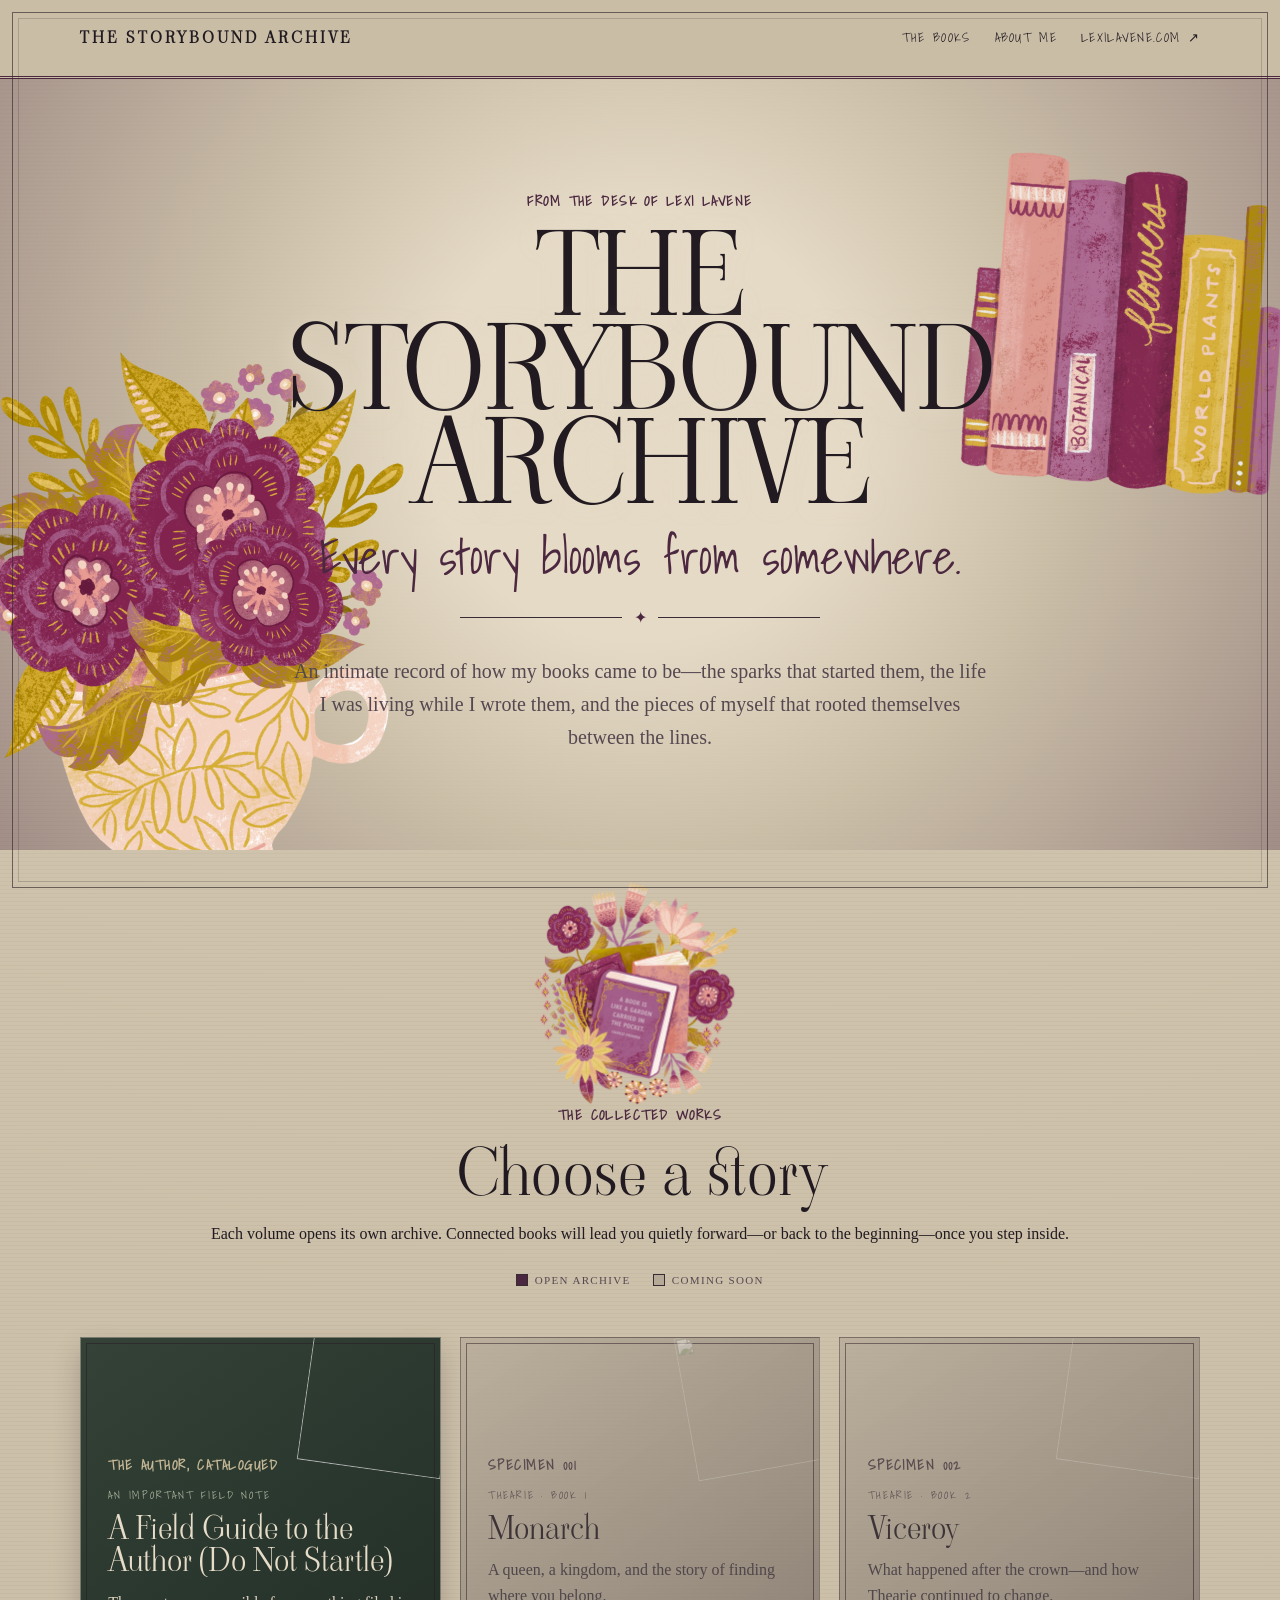
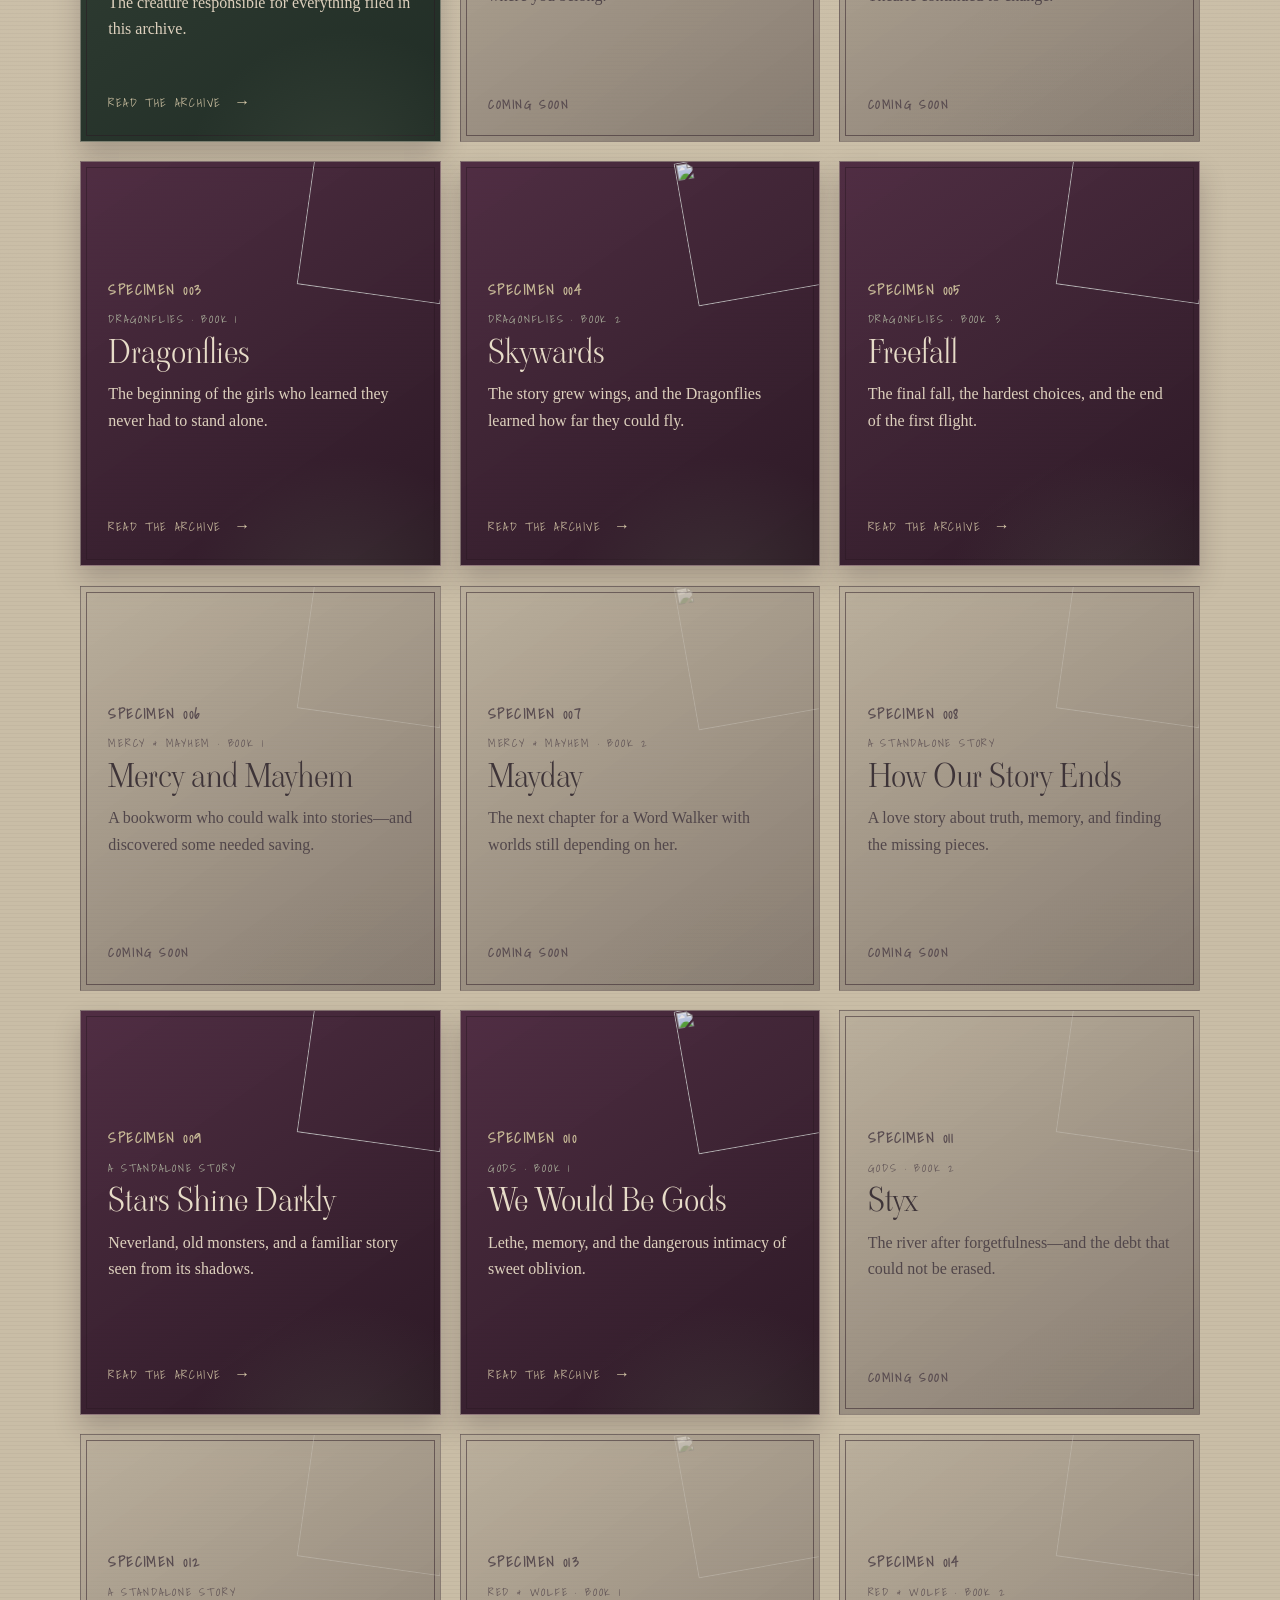
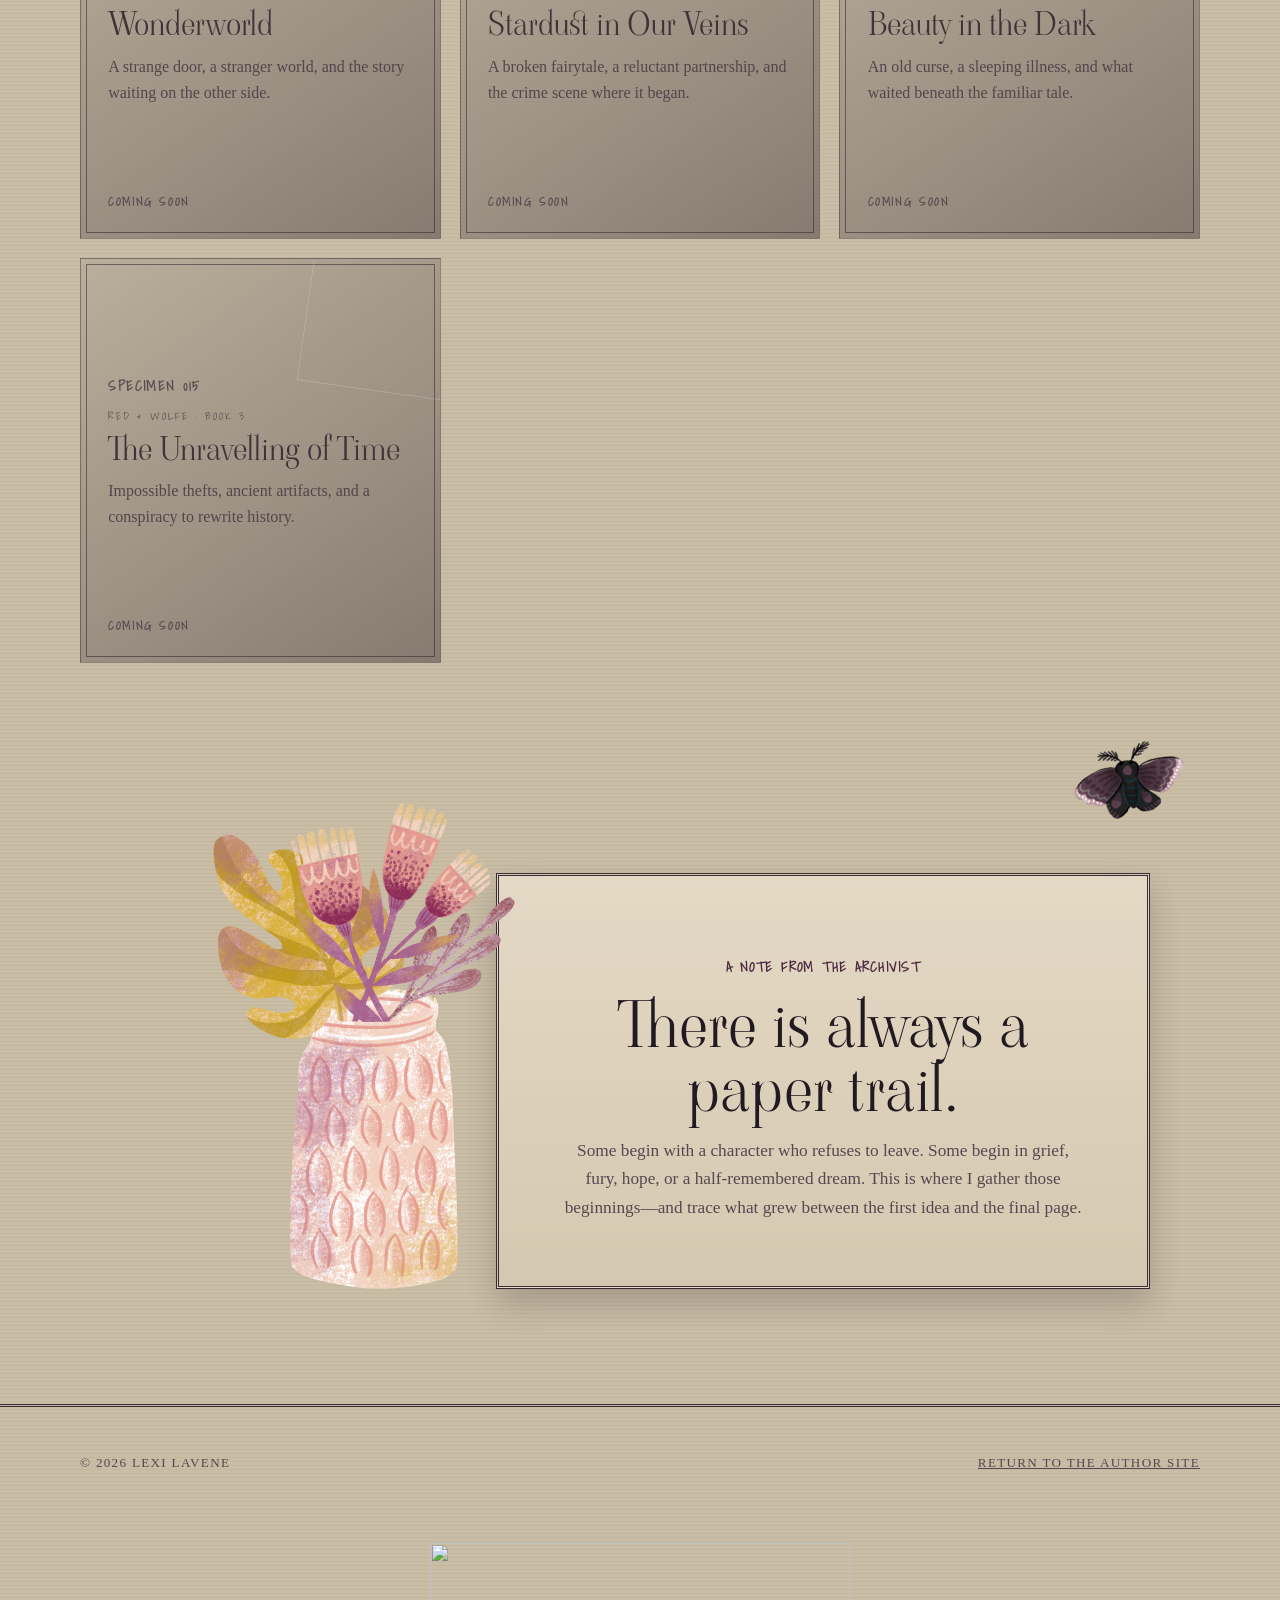
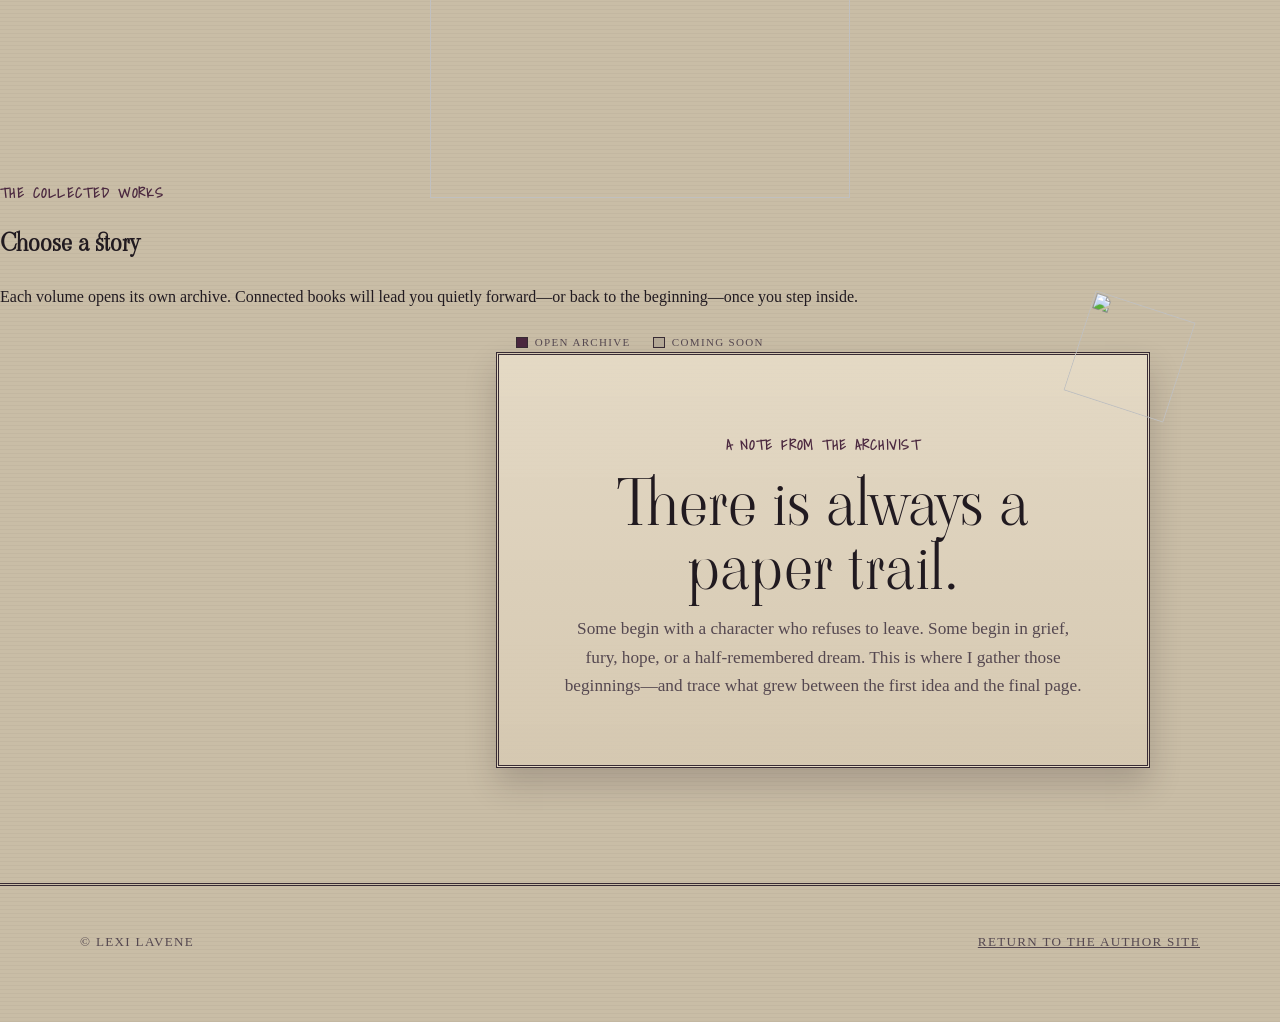
==== blog/index.html @ 3aa03fdc "Update index.html" ====
<!doctype html>
<html lang="en">
<head>
  <meta charset="utf-8">
  <meta name="viewport" content="width=device-width, initial-scale=1">

  <title>The Storybound Archive | Lexi Lavene</title>

  <meta
    name="description"
    content="The stories behind the stories by Lexi Lavene."
  >

  <link rel="stylesheet" href="blog.css">
</head>

<body>

  <header class="site-header">
    <nav class="shell nav" aria-label="Main navigation">

      <a class="wordmark" href="/blog/">
        The Storybound Archive
      </a>

      <div class="nav-links">
        <a href="#books">The Books</a>
        <a href="/blogposts/aboutme.html">About Me</a>
        <a href="/">LexiLavene.com ↗</a>
      </div>

    </nav>
  </header>

  <main>

    <section class="masthead blooming-hero">

      <img
        class="hero-bloom"
        src="assets/flower-cup.png"
        alt="A hand-drawn teacup overflowing with plum and gold flowers"
      >

      <div class="shell hero-copy">

        <p class="eyebrow">
          From the desk of Lexi Lavene
        </p>

        <h1>
          The Storybound<br>Archive
        </h1>

        <p class="deck">
          Every story blooms from somewhere.
        </p>

        <div class="ornamental-rule" aria-hidden="true">
          <span>✦</span>
        </div>

        <p class="intro">
          An intimate record of how my books came to be—the sparks that
          started them, the life I was living while I wrote them, and the
          pieces of myself that rooted themselves between the lines.
        </p>

      </div>

      <img
        class="hero-books"
        src="assets/book-stack.png"
        alt=""
        aria-hidden="true"
      >

    </section>

    <section id="books" class="book-archive shell">

      <div class="section-heading">

        <img
          class="heading-books"
          src="assets/garden-book.png"
          alt=""
          aria-hidden="true"
        >

        <p class="eyebrow">
          The collected works
        </p>

        <h2>Choose a story</h2>

        <p>
          Each volume opens its own archive. Connected books will lead you
          quietly forward—or back to the beginning—once you step inside.
        </p>

        <div class="archive-key" aria-label="Archive status key">

          <span>
            <i class="key-open"></i>
            Open archive
          </span>

          <span>
            <i class="key-soon"></i>
            Coming soon
          </span>

        </div>

      </div>

      <div id="book-grid" class="book-grid"></div>

    </section>

    <section class="archive-note shell">

      <img
        class="note-flowers"
        src="assets/flower-jar.png"
        alt=""
        aria-hidden="true"
      >

      <img
        class="note-moth"
        src="assets/gothic-moth.png"
        alt=""
        aria-hidden="true"
      >

      <div class="note-inner">

        <p class="eyebrow">
          A note from the archivist
        </p>

        <h2>
          There is always a paper trail.
        </h2>

        <p>
          Some begin with a character who refuses to leave. Some begin in
          grief, fury, hope, or a half-remembered dream. This is where I
          gather those beginnings—and trace what grew between the first
          idea and the final page.
        </p>

      </div>

    </section>

  </main>

  <footer>
    <div class="shell footer-inner">

      <p>
        © <span id="year"></span> Lexi Lavene
      </p>

      <a href="/">
        Return to the author site
      </a>

    </div>
  </footer>

  <script src="books.js"></script>

</body>
</html>        <img class="heading-books" src="assets/blooming/garden-book.png" alt="" aria-hidden="true">
        <p class="eyebrow">The collected works</p>
        <h2>Choose a story</h2>
        <p>Each volume opens its own archive. Connected books will lead you quietly forward—or back to the beginning—once you step inside.</p>
        <div class="archive-key" aria-label="Archive status key">
          <span><i class="key-open"></i>Open archive</span>
          <span><i class="key-soon"></i>Coming soon</span>
        </div>
      </div>
      <div id="book-grid" class="book-grid"></div>
    </section>

    <section class="archive-note shell">
      <img class="note-flowers" src="assets/blooming/flower-jar.png" alt="" aria-hidden="true">
      <img class="note-moth" src="assets/blooming/gothic-moth.png" alt="" aria-hidden="true">
      <div class="note-inner">
        <p class="eyebrow">A note from the archivist</p>
        <h2>There is always a paper trail.</h2>
        <p>Some begin with a character who refuses to leave. Some begin in grief, fury, hope, or a half-remembered dream. This is where I gather those beginnings—and trace what grew between the first idea and the final page.</p>
      </div>
    </section>
  </main>

  <footer><div class="shell footer-inner"><p>© <span id="year"></span> Lexi Lavene</p><a href="/">Return to the author site</a></div></footer>
  <script src="books.js"></script>
</body>
</html>
---- blog/blog.css ----
@font-face{font-family:"Viaoda Libre";src:url("assets/fonts/ViaodaLibre-Regular.ttf") format("truetype");font-display:swap}
@font-face{font-family:"Shadows Into Light";src:url("assets/fonts/ShadowsIntoLight-Regular.ttf") format("truetype");font-display:swap}
@font-face{font-family:"Viaoda Libre";src:url("/fonts/ViaodaLibre-Regular.ttf") format("truetype");font-display:swap}
@font-face{font-family:"Shadows Into Light";src:url("/fonts/ShadowsIntoLight-Regular.ttf") format("truetype");font-display:swap}
@font-face{font-family:"Square Peg";src:url("/fonts/SquarePeg-Regular.ttf") format("truetype");font-display:swap}
@font-face{font-family:"Just Another Hand";src:url("/fonts/JustAnotherHand-Regular.ttf") format("truetype");font-display:swap}
:root{--paper:#efe4cf;--light:#f8f1e5;--ink:#1d1819;--soft:#5a4b50;--plum:#4a273f;--dark:#301927;--rule:#33292c;--shadow:rgba(53,40,43,.13)}
*{box-sizing:border-box}html{scroll-behavior:smooth}body{margin:0;color:var(--ink);font-family:Georgia,"Times New Roman",serif;line-height:1.65;background:linear-gradient(rgba(255,255,255,.2),rgba(255,255,255,.04)),repeating-linear-gradient(0deg,rgba(55,38,30,.025) 0 1px,transparent 1px 4px),var(--paper)}
body:before,body:after{content:"";position:fixed;pointer-events:none;z-index:100}body:before{inset:12px;border:1px solid rgba(51,41,44,.65)}body:after{inset:18px;border:1px solid rgba(51,41,44,.2)}
a{color:inherit}.shell{width:min(1120px,calc(100% - 3rem));margin-inline:auto}.site-header{border-bottom:3px double var(--rule);background:rgba(239,228,207,.96)}.nav{min-height:76px;display:flex;align-items:center;justify-content:space-between;gap:2rem}.wordmark{text-decoration:none;text-transform:uppercase;letter-spacing:.18em;font-size:1.03rem;font-weight:700}.nav-links{display:flex;gap:1.5rem;align-items:center;font-size:.75rem;text-transform:uppercase;letter-spacing:.13em}.nav-links a{text-decoration:none;padding:.3rem 0;border-bottom:1px solid transparent}.nav-links a:hover{color:var(--plum);border-color:var(--plum)}
.masthead{text-align:center;padding:clamp(4.5rem,10vw,8rem) 0 clamp(3.7rem,7vw,6rem)}.eyebrow,.entry-meta,.ledger-label,.card-number{color:var(--plum);text-transform:uppercase;letter-spacing:.18em;font-size:.72rem;font-weight:700}
h1,h2,h3{font-family:"Viaoda Libre",Georgia,serif}h1{margin:0;font-size:clamp(3.5rem,9vw,7.5rem);line-height:.82;text-transform:uppercase;letter-spacing:-.025em;font-weight:500}.deck{margin:1.35rem 0 0;color:var(--plum);font-family:"Shadows Into Light",cursive;font-size:clamp(1.45rem,3vw,2.1rem)}.ornamental-rule{display:flex;align-items:center;gap:.7rem;width:min(360px,75%);margin:1.5rem auto;color:var(--plum)}.ornamental-rule:before,.ornamental-rule:after{content:"";height:1px;background:var(--rule);flex:1}.intro{max-width:700px;margin:0 auto;color:var(--soft);font-size:clamp(1.05rem,2vw,1.25rem)}
h1,h2,h3,.wordmark{font-family:"Viaoda Libre",Georgia,serif}.deck{font-family:"Square Peg","Shadows Into Light",cursive;font-style:normal;font-size:clamp(2rem,4vw,3rem);line-height:1}.eyebrow,.entry-meta,.ledger-label,.card-number,.book-series,.open-label,.nav-links{font-family:"Shadows Into Light",cursive;letter-spacing:.1em}.eyebrow,.entry-meta,.ledger-label,.card-number{font-size:.9rem}.book-series,.open-label,.nav-links{font-size:.82rem}.article-intro,blockquote{font-family:"Shadows Into Light",cursive}.article-intro{font-size:1.55rem;line-height:1.35}
.featured-wrap{margin-bottom:clamp(4rem,8vw,7rem)}.ledger-label{width:max-content;margin:0 auto -1px;position:relative;z-index:2;padding:.65rem 1.2rem;color:var(--light);background:var(--plum);border:1px solid var(--dark)}.featured-entry{position:relative;display:grid;grid-template-columns:1.2fr .8fr;gap:clamp(2rem,5vw,4rem);padding:clamp(2rem,5vw,4rem);border:3px double var(--rule);background:rgba(248,241,229,.62);box-shadow:0 16px 30px var(--shadow)}.entry-number{position:absolute;top:1.25rem;right:1.5rem;font-style:italic;color:var(--soft)}.featured-entry h2,.section-heading h2,.note-inner h2{margin:.4rem 0 1rem;font-size:clamp(2.2rem,5vw,4.3rem);line-height:1;font-weight:500}.entry-excerpt{color:var(--soft);font-size:1.1rem}.read-link{display:inline-flex;gap:.6rem;align-items:center;margin-top:.65rem;color:var(--plum);font-size:.78rem;font-weight:700;text-transform:uppercase;letter-spacing:.12em;text-underline-offset:5px}blockquote{margin:0;align-self:center;padding:1.5rem 0 1.5rem 2rem;border-left:1px solid var(--rule);font-style:italic;font-size:clamp(1.3rem,2.6vw,2rem);line-height:1.35;color:var(--plum)}blockquote span{display:block;height:2rem;font-size:4rem;line-height:1}
.entries-section{padding:0 0 clamp(4rem,8vw,7rem)}.section-heading{text-align:center;margin-bottom:2rem}.entry-grid{display:grid;grid-template-columns:repeat(3,1fr);gap:1.1rem}.entry-card{display:flex;flex-direction:column;min-height:330px;padding:2rem 1.6rem;border:1px solid var(--rule);outline:1px solid rgba(51,41,44,.2);outline-offset:4px;background:rgba(248,241,229,.55)}.card-number{margin-bottom:1.8rem}.entry-card h3{margin:.4rem 0 .8rem;font-size:1.7rem;line-height:1.1;font-weight:500}.entry-card>p:not(.entry-meta){color:var(--soft)}.entry-card .read-link{margin-top:auto}
.archive-note{padding-bottom:clamp(5rem,9vw,8rem)}.note-inner{max-width:800px;margin:auto;padding:clamp(2rem,5vw,4rem);text-align:center;border:3px double var(--rule);background:var(--light)}.note-inner p:last-child{max-width:650px;margin:0 auto;color:var(--soft);font-size:1.08rem}footer{border-top:3px double var(--rule);padding:2rem 0 3.5rem}.footer-inner{display:flex;justify-content:space-between;align-items:center;gap:1rem;color:var(--soft);font-size:.82rem;text-transform:uppercase;letter-spacing:.1em}
.article-shell{width:min(760px,calc(100% - 3rem));margin:0 auto;padding:clamp(4rem,9vw,7rem) 0}.article-shell h1{font-size:clamp(2.7rem,7vw,5.5rem);text-align:center}.center{text-align:center}.article-intro{text-align:center;color:var(--soft);font-size:1.2rem;margin:1.5rem auto 3rem}.article-body{font-size:1.12rem}.article-body p{margin:0 0 1.35rem}.article-body p:first-child:first-letter{float:left;font-size:4.2rem;line-height:.8;padding:.14em .12em 0 0;color:var(--plum)}.back-link{display:flex;justify-content:center;margin-top:3rem}
@media(max-width:800px){.nav{align-items:flex-start;flex-direction:column;padding:1rem 0}.nav-links{flex-wrap:wrap;gap:.8rem 1rem}.featured-entry{grid-template-columns:1fr}.entry-grid{grid-template-columns:1fr}.entry-card{min-height:0}blockquote{border-left:0;border-top:1px solid var(--rule);padding:2rem 0 0}.footer-inner{flex-direction:column;text-align:center}}@media(max-width:520px){body:before{inset:6px}body:after{inset:10px}.shell,.article-shell{width:min(100% - 2rem,1120px)}.wordmark{font-size:.9rem}.featured-entry{padding:2rem 1.4rem}.entry-number{display:none}}

/* Blooming archive */
:root{--paper:#c9bda6;--light:#e7dcc8;--ink:#211a20;--soft:#554850;--plum:#4b283f;--dark:#281622;--moss:#344237;--sage:#65705d;--rule:#382b34}
body{background:radial-gradient(circle at 50% -10%,rgba(231,220,200,.4),transparent 42%),repeating-linear-gradient(0deg,rgba(28,18,24,.035) 0 1px,transparent 1px 4px),var(--paper)}
.site-header{background:rgba(201,189,166,.96);border-color:var(--plum)}
.hero-copy{position:relative;z-index:2;text-align:center}.book-archive{padding:1rem 0 7rem}.section-heading>p:last-child{max-width:650px;margin:.8rem auto 0;color:var(--soft)}
.book-grid{display:grid;grid-template-columns:repeat(3,1fr);gap:1.2rem}.book-card{position:relative;display:flex;flex-direction:column;min-height:345px;padding:2rem 1.7rem 1.7rem;text-decoration:none;border:1px solid rgba(231,220,200,.42);outline:1px solid rgba(42,25,35,.5);outline-offset:-7px;background:linear-gradient(145deg,rgba(75,40,63,.96),rgba(40,22,34,.98));color:var(--light);box-shadow:0 14px 25px rgba(37,24,31,.22);overflow:hidden;transition:transform .18s ease,box-shadow .18s ease,background .18s ease}.book-card:after{content:"";position:absolute;inset:auto -20% -45% 25%;height:75%;background:radial-gradient(ellipse,rgba(101,112,93,.22),transparent 65%);transform:rotate(-12deg);pointer-events:none}.book-card:hover,.book-card:focus-visible{transform:translateY(-5px);box-shadow:0 20px 34px rgba(37,24,31,.34);background:linear-gradient(145deg,#59324b,#2c1926)}.book-card:focus-visible{outline:3px solid var(--light);outline-offset:3px}.pressed-flower{position:absolute;right:1.15rem;top:.75rem;font-size:3.4rem;line-height:1;color:#9aa48c;opacity:.6;transform:rotate(-18deg)}.book-card .card-number{color:#c6b896;margin-bottom:2.2rem}.book-series{font-size:.7rem;text-transform:uppercase;letter-spacing:.16em;color:#b7c0a8}.book-card h3{margin:.45rem 0 .8rem;font-size:clamp(1.55rem,2.5vw,2.1rem);line-height:1.02;font-weight:500}.book-card p{color:#ddd0bd;margin:0 0 1.6rem}.open-label{margin-top:auto;position:relative;z-index:2;font-size:.72rem;text-transform:uppercase;letter-spacing:.14em;color:#d8caaa}.open-label b{font-size:1rem;margin-left:.35rem}.note-inner{background:linear-gradient(rgba(231,220,200,.9),rgba(214,201,178,.92));box-shadow:0 16px 30px rgba(37,24,31,.2)}.series-path{margin:3rem 0 1rem;padding:1.5rem;border:3px double var(--rule);background:rgba(231,220,200,.45)}.series-path>p{text-align:center}.series-path>div{display:grid;grid-template-columns:repeat(3,1fr);gap:.7rem}.series-path a{display:flex;flex-direction:column;padding:1rem;text-decoration:none;border:1px solid rgba(56,43,52,.45);background:rgba(231,220,200,.45);line-height:1.2}.series-path a:hover{background:var(--light)}.series-path a.current{background:var(--plum);color:var(--light)}.series-path small{text-transform:uppercase;letter-spacing:.12em;font-size:.65rem;margin-bottom:.35rem;opacity:.75}
.archive-key{display:flex;justify-content:center;gap:1.4rem;margin:1.45rem auto 0;color:var(--soft);font-size:.69rem;text-transform:uppercase;letter-spacing:.12em}.archive-key span{display:flex;align-items:center;gap:.45rem}.archive-key i{display:inline-block;width:.72rem;height:.72rem;border:1px solid var(--rule)}.key-open{background:var(--plum)}.key-soon{background:#b5aa98}.book-card.is-coming{background:linear-gradient(145deg,rgba(181,170,152,.72),rgba(116,105,98,.78));color:#3e3438;border-color:rgba(56,43,52,.32);box-shadow:none;cursor:default}.book-card.is-coming:after{opacity:.2}.book-card.is-coming .card-bloom{filter:grayscale(.65) sepia(.18);opacity:.42}.book-card.is-coming .card-number,.book-card.is-coming .book-series,.book-card.is-coming .open-label{color:#594c50}.book-card.is-coming p{color:#51464a}.book-card.is-coming:hover{transform:none;box-shadow:none;background:linear-gradient(145deg,rgba(181,170,152,.72),rgba(116,105,98,.78))}.book-card.is-coming .open-label{font-weight:700}
.about-card{background:linear-gradient(145deg,#344237,#202c25)}.about-card:hover,.about-card:focus-visible{background:linear-gradient(145deg,#405344,#26342b)}.about-card h3 em{display:block;margin-top:.35rem;color:#d8caaa;font-size:.68em;font-weight:400}
@media(max-width:900px){.book-grid{grid-template-columns:repeat(2,1fr)}.series-path>div{grid-template-columns:1fr}}
@media(max-width:600px){.book-grid{grid-template-columns:1fr}.book-card{min-height:290px}}

/* Original Blooming Books + Whimsy Gothic artwork */
.blooming-hero{position:relative;isolation:isolate;overflow:hidden;min-height:690px;display:flex;align-items:center;padding:6rem 0;background:radial-gradient(circle at 50% 45%,rgba(231,220,200,.92) 0 28%,rgba(201,189,166,.72) 55%,rgba(75,40,63,.34) 100%)}
.blooming-hero .hero-copy{max-width:780px}.hero-bloom,.hero-books{position:absolute;z-index:1;pointer-events:none;object-fit:contain}.hero-bloom{width:min(38vw,500px);height:610px;left:-4%;bottom:-12%;transform:rotate(-7deg)}.hero-books{width:min(29vw,390px);height:390px;right:-2%;top:6%;transform:rotate(5deg);opacity:.92}.blooming-hero .hero-copy{position:relative;z-index:2}.blooming-hero h1{text-shadow:0 3px 22px rgba(231,220,200,.88)}
.heading-books{width:min(420px,72vw);height:255px;object-fit:contain;display:block;margin:0 auto -2rem}.book-archive .section-heading{margin-bottom:3rem}
.book-card{padding-top:7.2rem;min-height:405px}.card-bloom{position:absolute;right:-.7rem;top:-.8rem;width:145px;height:145px;object-fit:contain;opacity:.88;transform:rotate(8deg);transition:transform .18s ease}.book-card:nth-child(3n+2) .card-bloom{transform:rotate(-10deg)}.book-card:hover .card-bloom{transform:rotate(2deg) scale(1.06)}.book-card .card-number{margin-bottom:.55rem}.pressed-flower{display:none}
.archive-note{position:relative;display:grid;grid-template-columns:.56fr 1fr;align-items:end;max-width:1020px}.note-flowers{position:relative;z-index:2;width:125%;max-height:530px;object-fit:contain;object-position:bottom right;margin:0 -25% -1rem 0}.archive-note .note-inner{position:relative;z-index:1;margin:0}.note-moth{position:absolute;z-index:3;width:105px;height:105px;object-fit:contain;right:-2rem;top:-3rem;transform:rotate(18deg)}
@media(max-width:900px){.blooming-hero{min-height:620px}.hero-bloom{width:350px;left:-110px;opacity:.66}.hero-books{width:290px;right:-90px;opacity:.58}.archive-note{grid-template-columns:1fr}.note-flowers{width:280px;margin:0 auto -3rem}.note-moth{right:1rem;top:12rem}}
@media(max-width:600px){.blooming-hero{min-height:570px;padding:4.5rem 0}.hero-bloom{width:250px;height:320px;left:-95px;bottom:-35px;opacity:.52}.hero-books{width:190px;height:210px;right:-65px;top:1rem;opacity:.45}.blooming-hero h1{font-size:clamp(2.8rem,15vw,4.5rem)}.heading-books{height:190px;margin-bottom:-1rem}.book-card{padding-top:6rem}.card-bloom{width:120px;height:120px}.note-moth{width:80px;height:80px;right:0}}
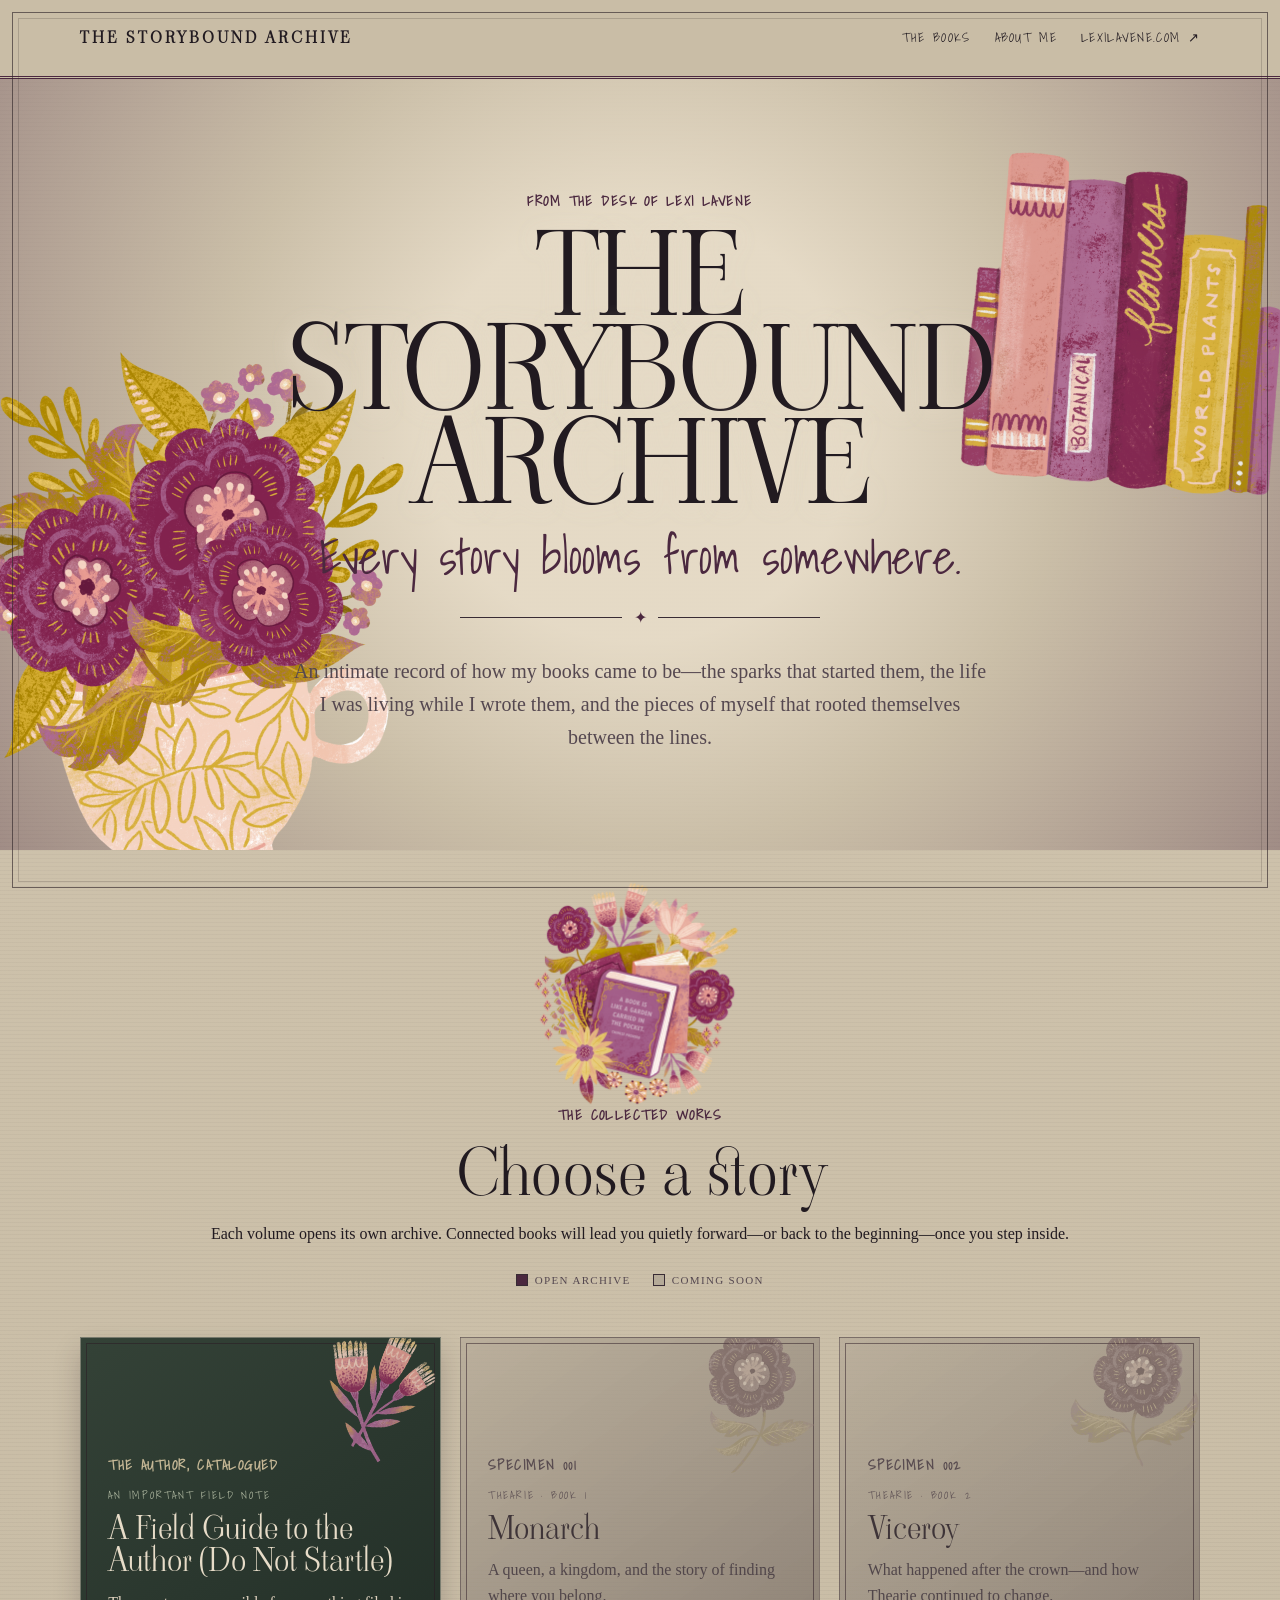
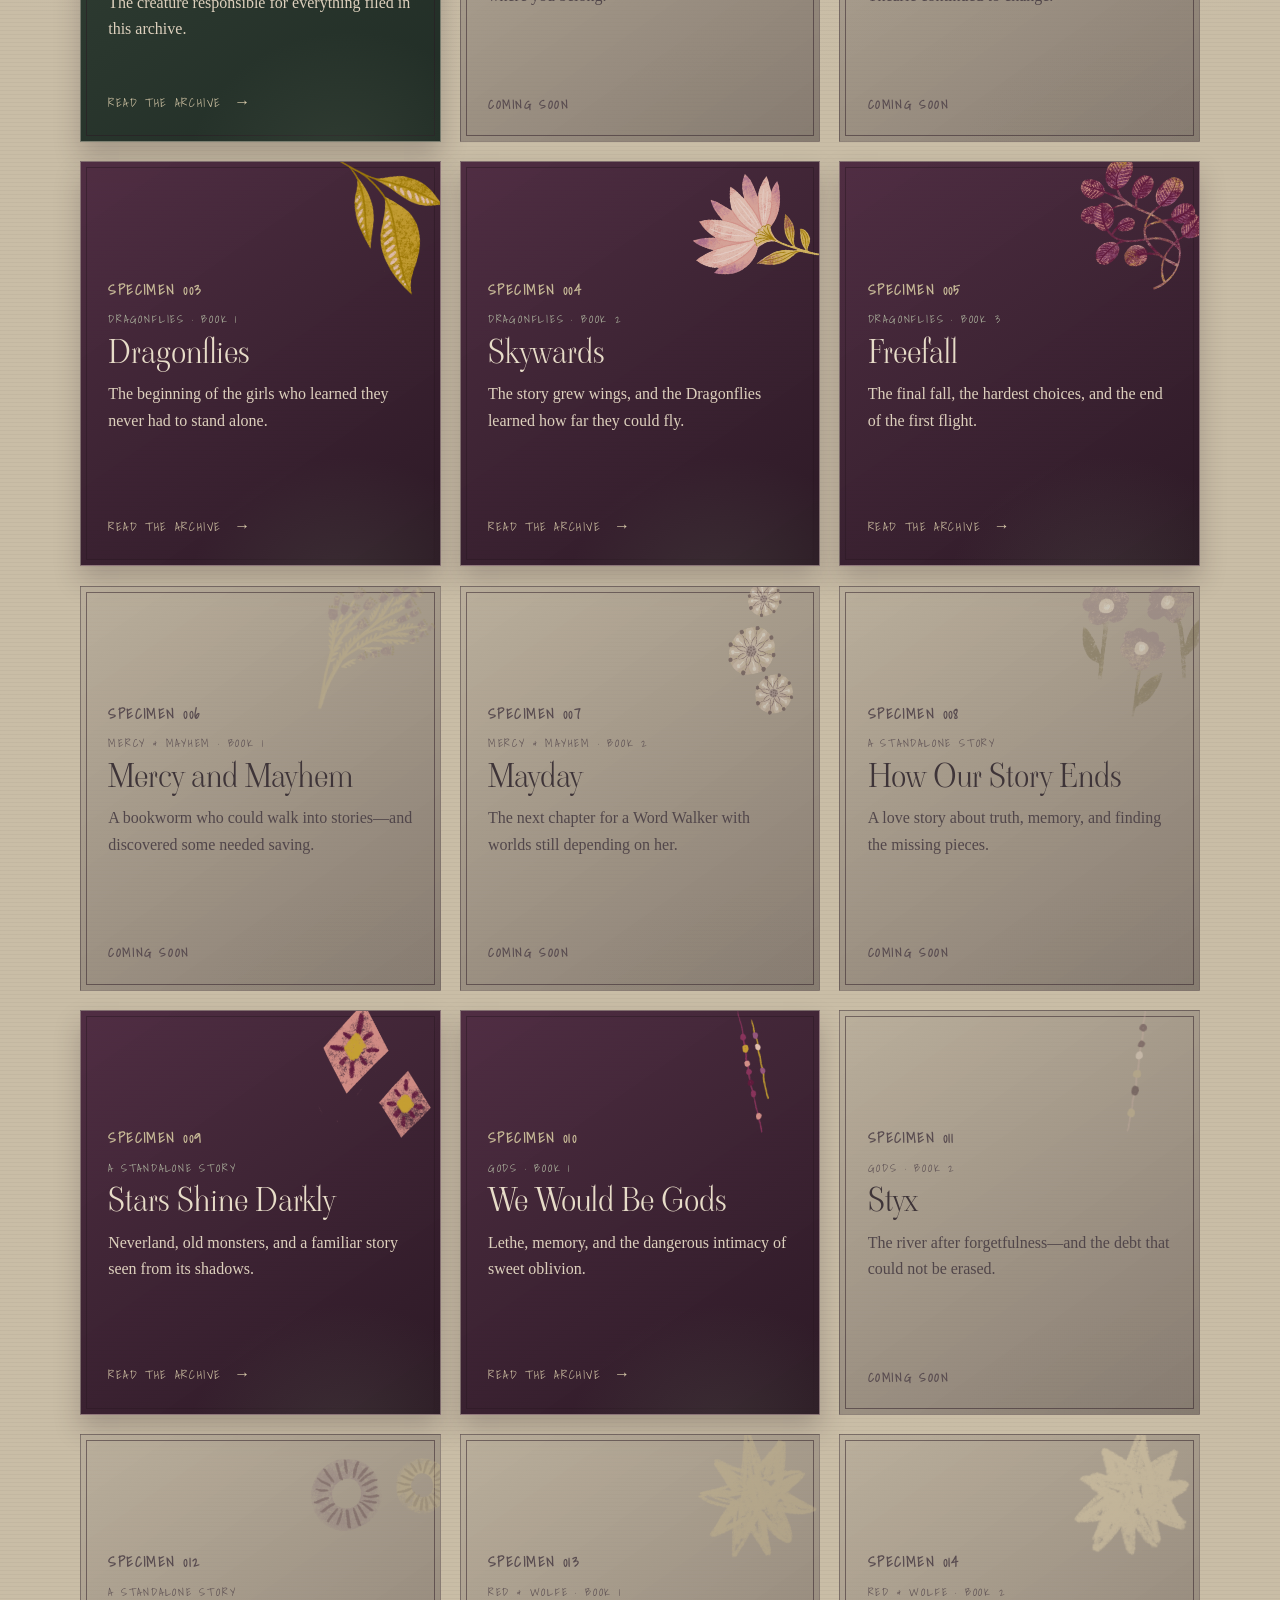
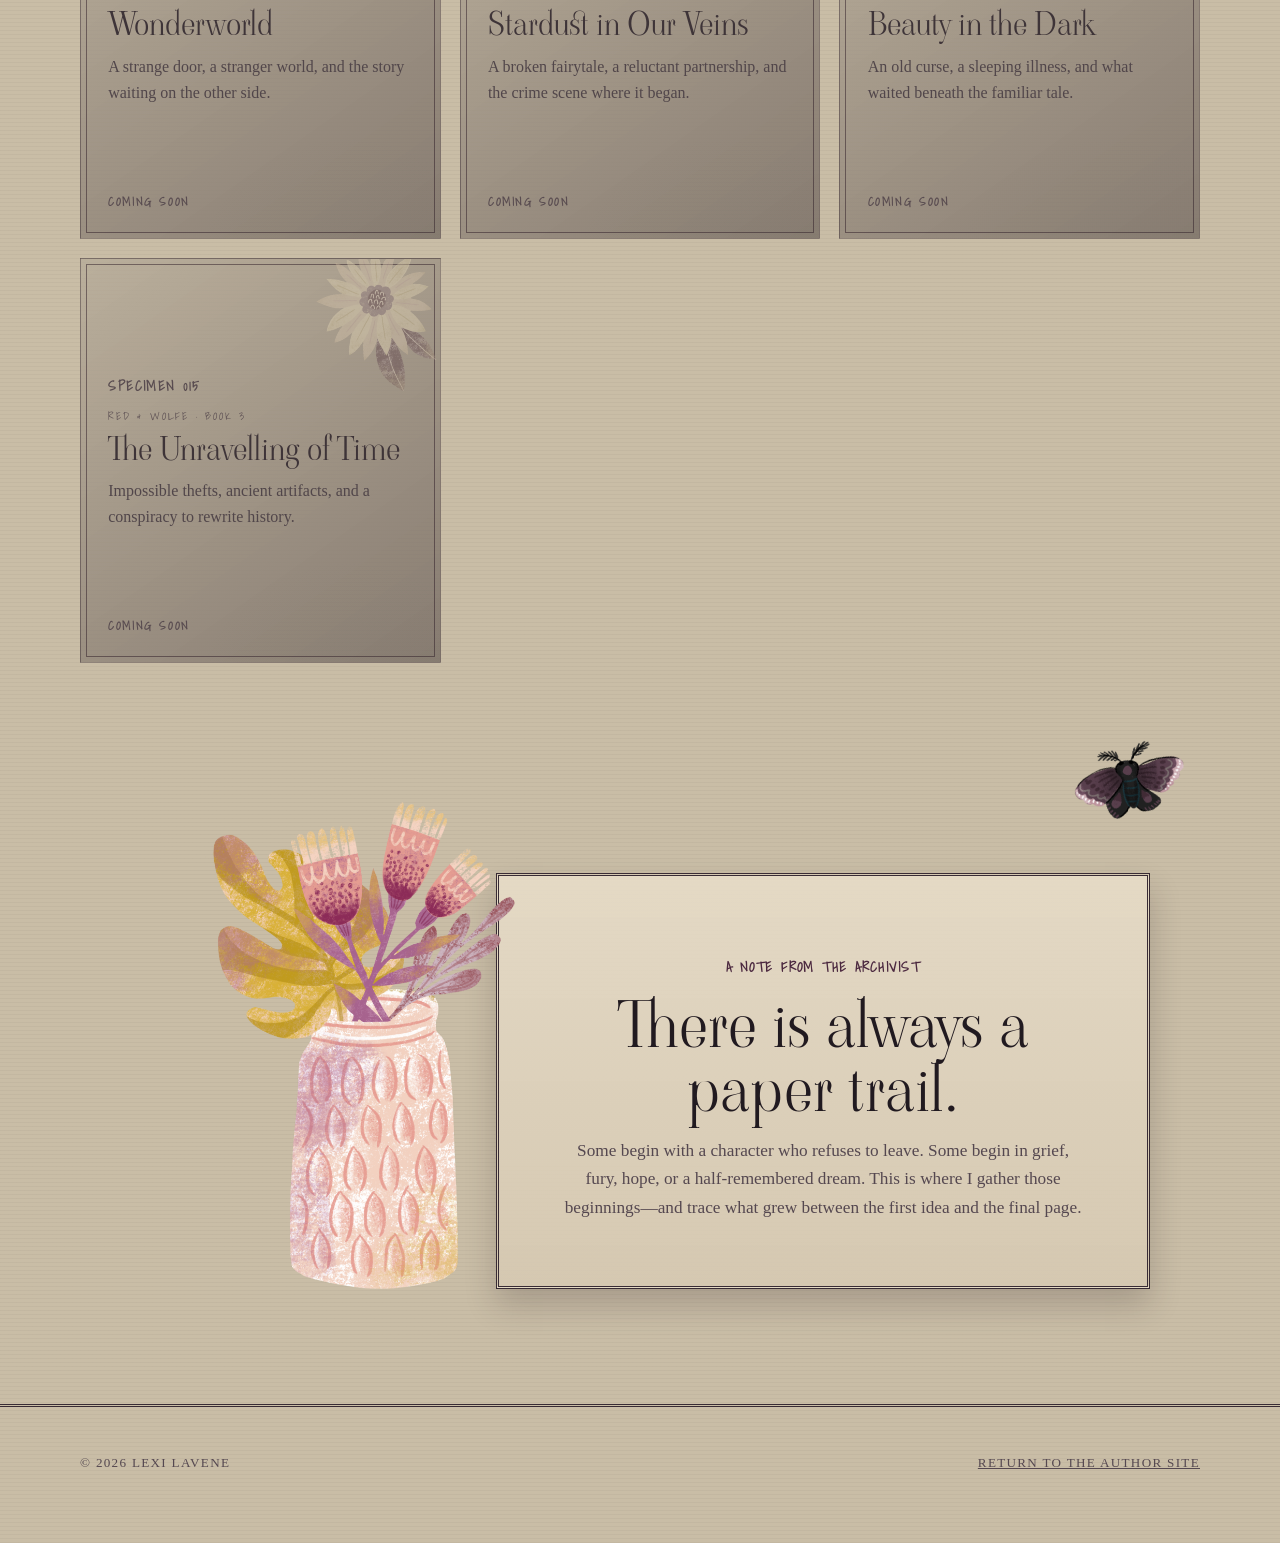
==== commit d0a9a4ab: "Update index.html" ====
--- a/blog/index.html
+++ b/blog/index.html
@@ -175,30 +175,4 @@
   <script src="books.js"></script>
 
 </body>
-</html>        <img class="heading-books" src="assets/blooming/garden-book.png" alt="" aria-hidden="true">
-        <p class="eyebrow">The collected works</p>
-        <h2>Choose a story</h2>
-        <p>Each volume opens its own archive. Connected books will lead you quietly forward—or back to the beginning—once you step inside.</p>
-        <div class="archive-key" aria-label="Archive status key">
-          <span><i class="key-open"></i>Open archive</span>
-          <span><i class="key-soon"></i>Coming soon</span>
-        </div>
-      </div>
-      <div id="book-grid" class="book-grid"></div>
-    </section>
-
-    <section class="archive-note shell">
-      <img class="note-flowers" src="assets/blooming/flower-jar.png" alt="" aria-hidden="true">
-      <img class="note-moth" src="assets/blooming/gothic-moth.png" alt="" aria-hidden="true">
-      <div class="note-inner">
-        <p class="eyebrow">A note from the archivist</p>
-        <h2>There is always a paper trail.</h2>
-        <p>Some begin with a character who refuses to leave. Some begin in grief, fury, hope, or a half-remembered dream. This is where I gather those beginnings—and trace what grew between the first idea and the final page.</p>
-      </div>
-    </section>
-  </main>
-
-  <footer><div class="shell footer-inner"><p>© <span id="year"></span> Lexi Lavene</p><a href="/">Return to the author site</a></div></footer>
-  <script src="books.js"></script>
-</body>
-</html>
+</html>       
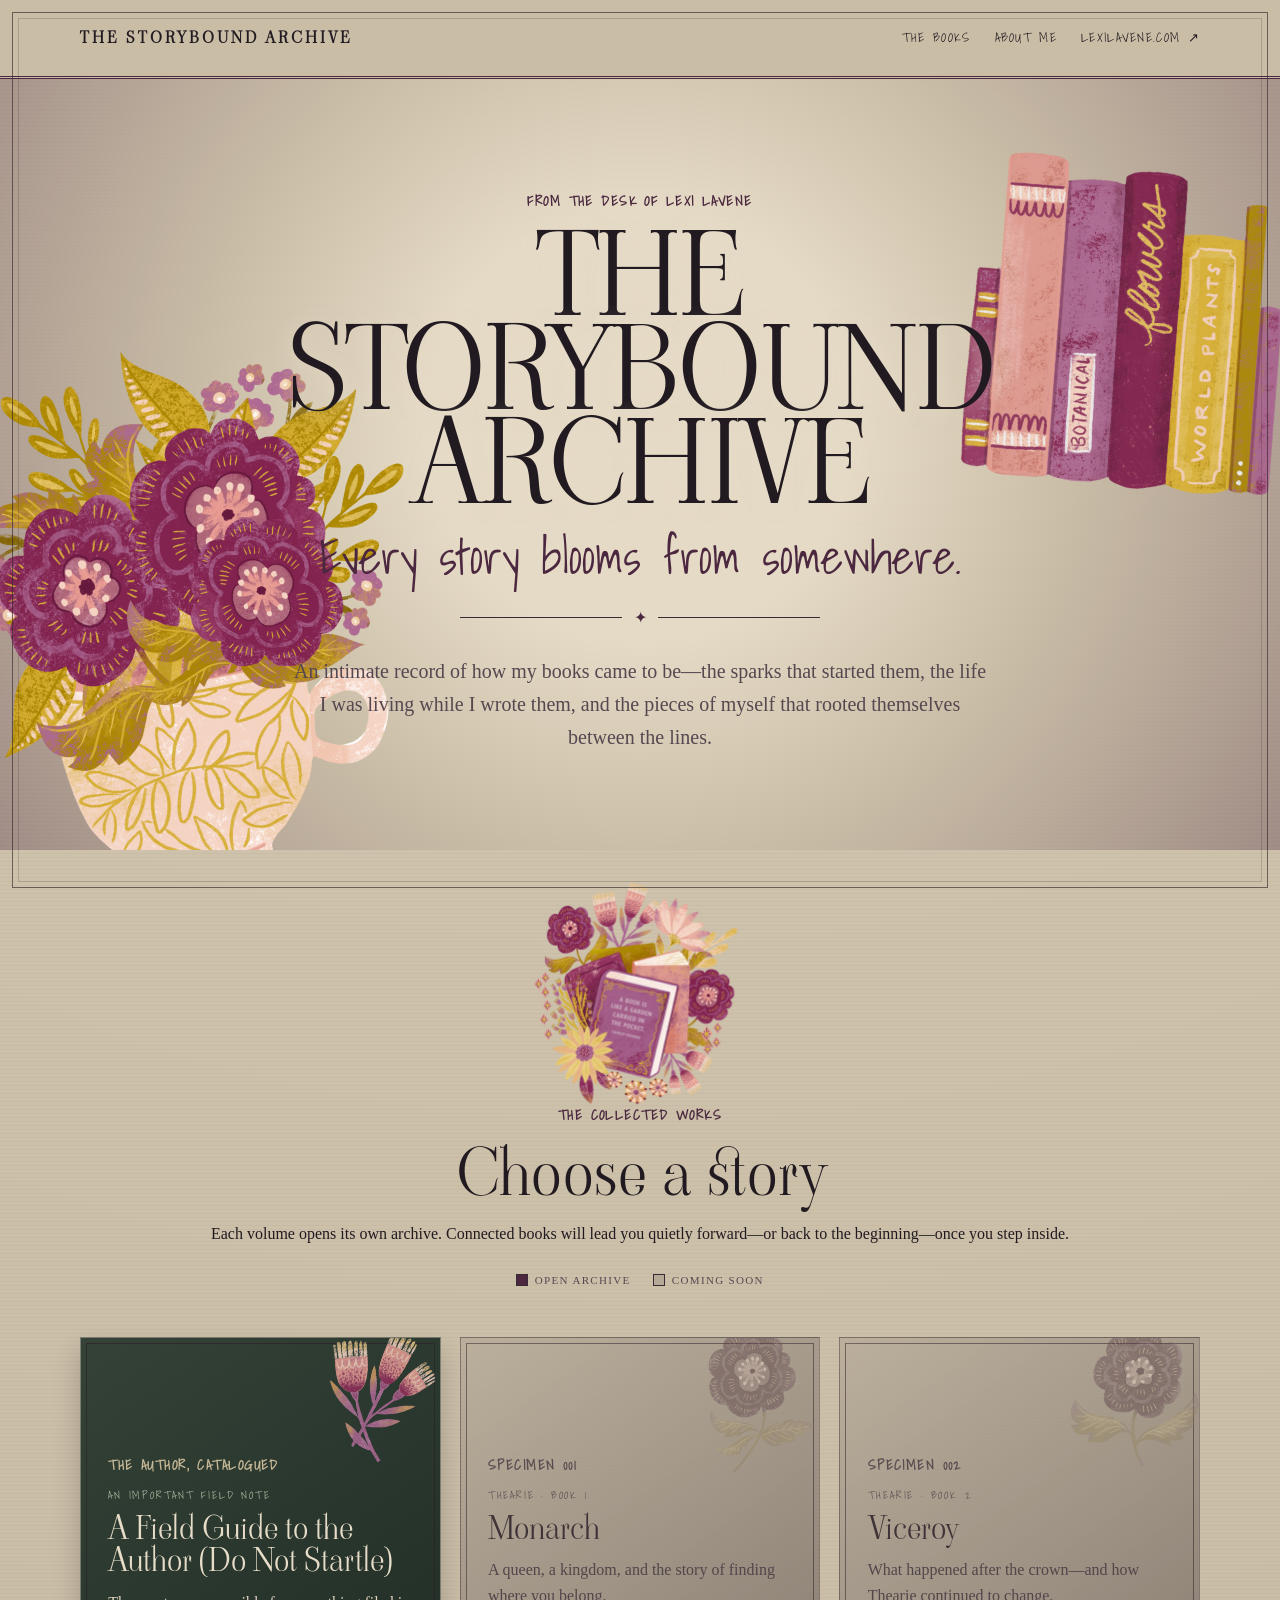
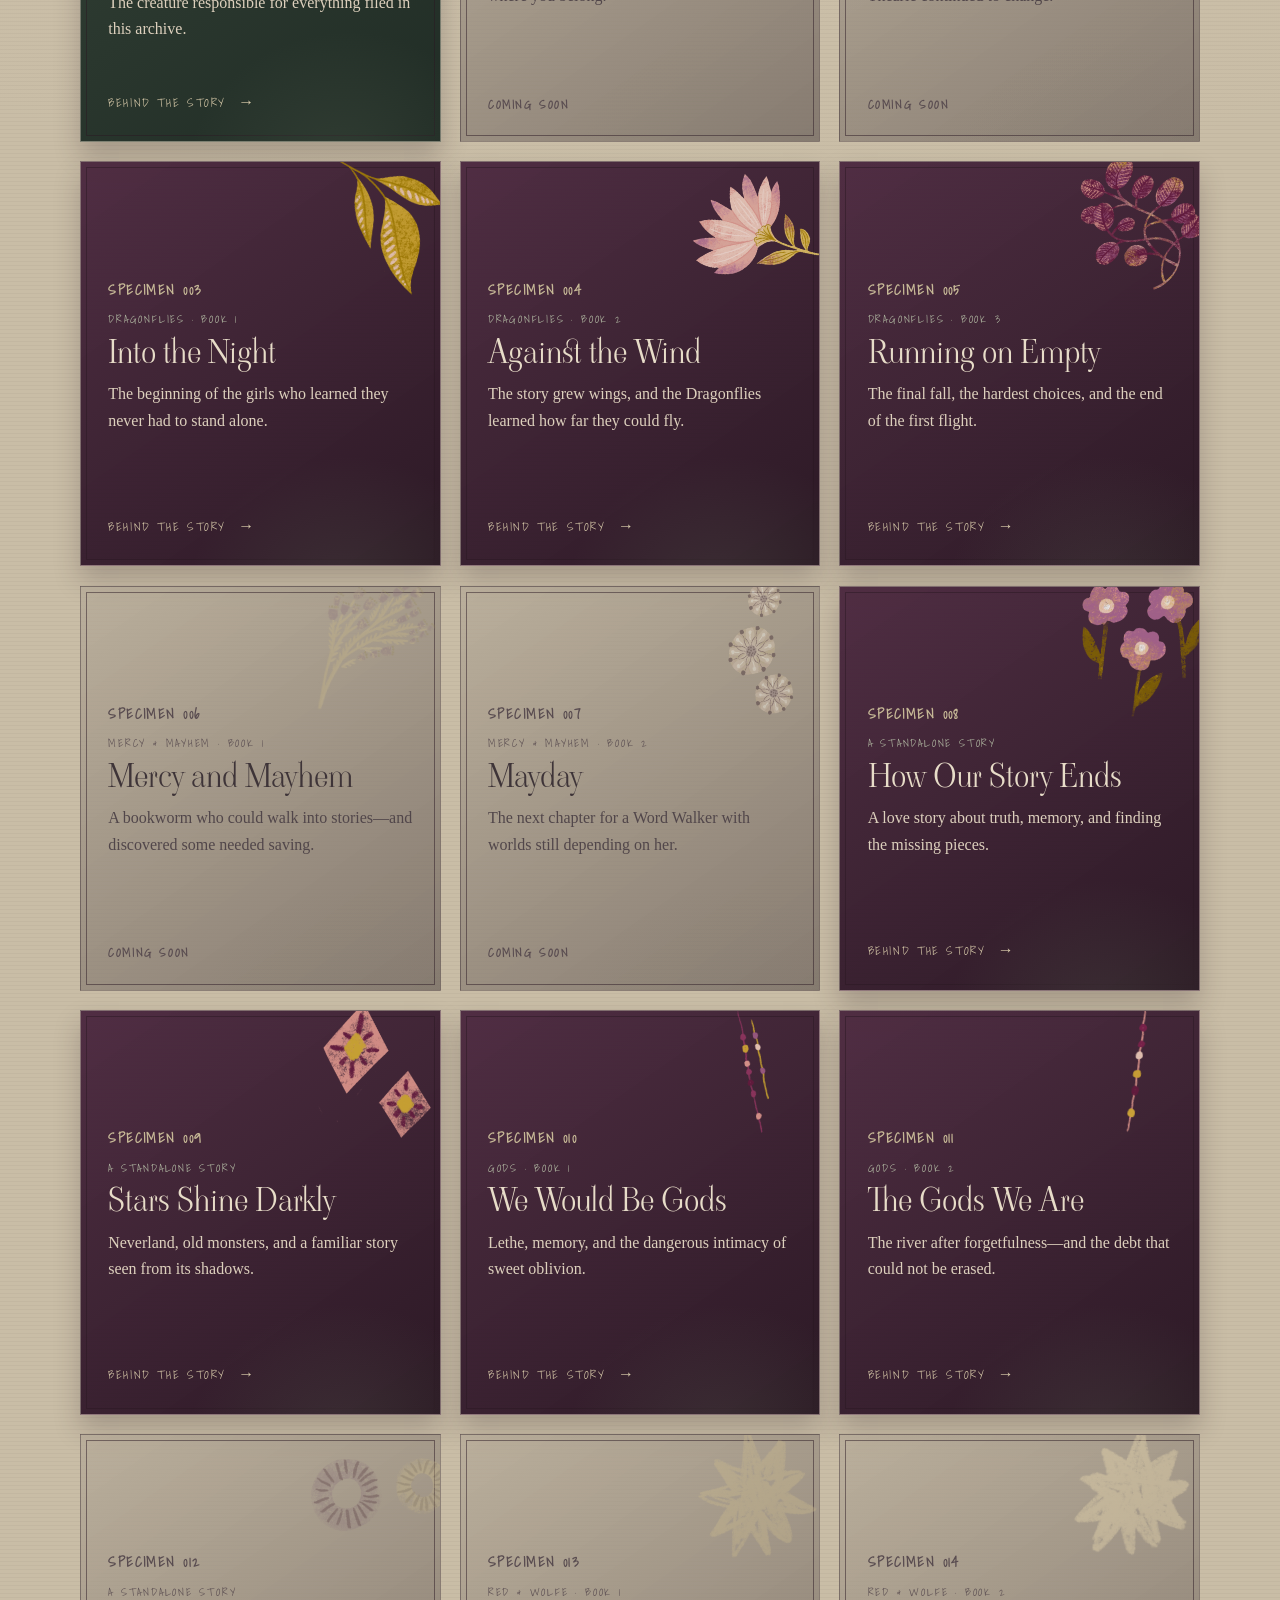
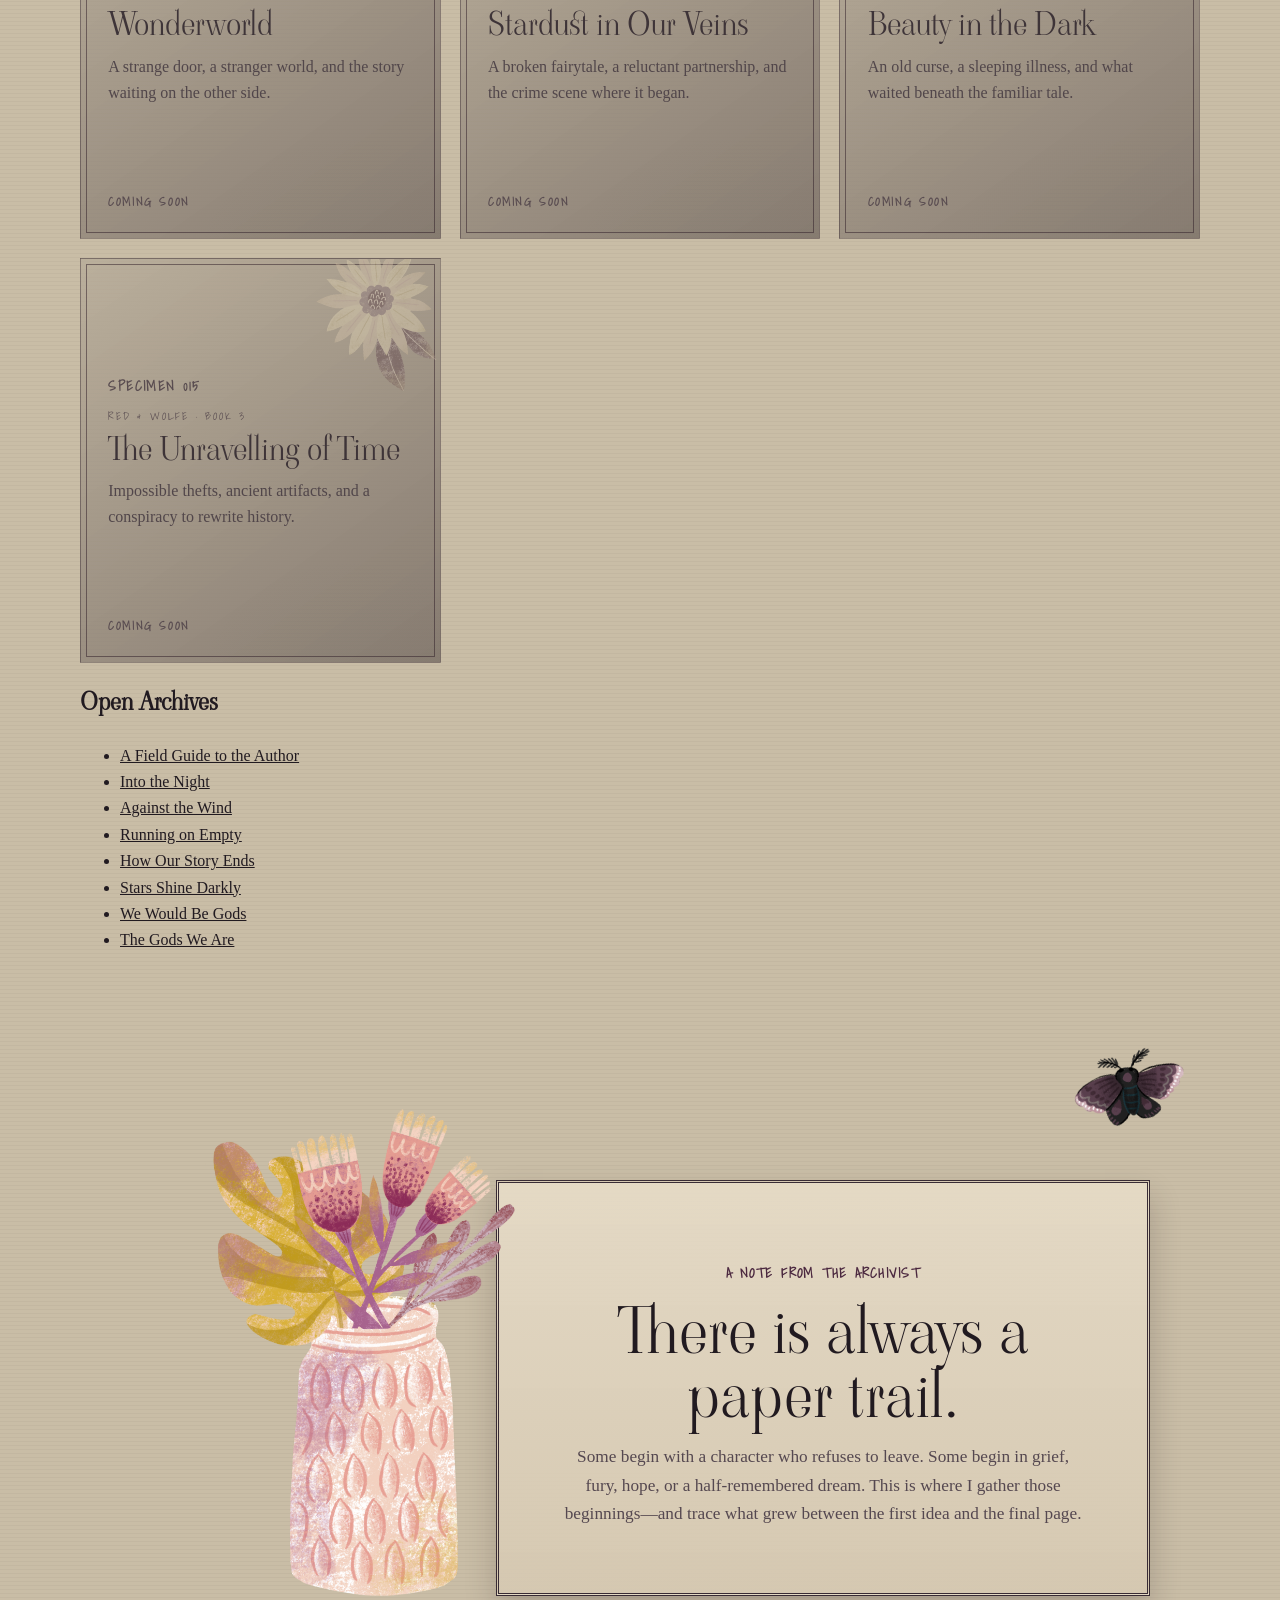
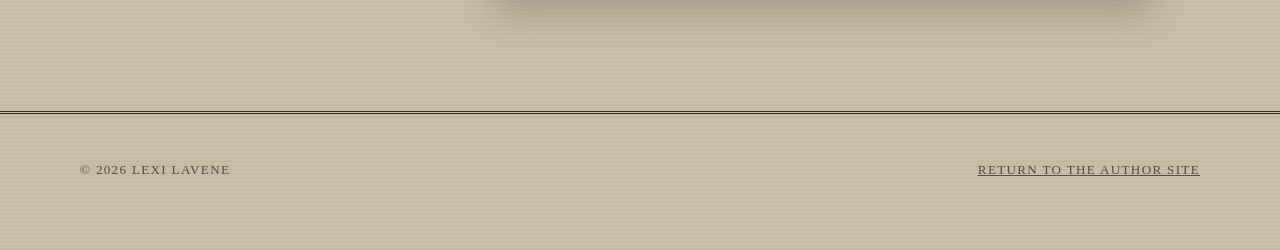
==== commit 3aaa54e0: "Update index.html" ====
--- a/blog/index.html
+++ b/blog/index.html
@@ -11,7 +11,7 @@
     content="The stories behind the stories by Lexi Lavene."
   >
 
-  <link rel="stylesheet" href="blog.css">
+  <link rel="stylesheet" href="/blog/blog.css">
 </head>
 
 <body>
@@ -25,7 +25,7 @@
 
       <div class="nav-links">
         <a href="#books">The Books</a>
-        <a href="/blogposts/aboutme.html">About Me</a>
+        <a href="/blog/blogposts/aboutme.html">About Me</a>
         <a href="/">LexiLavene.com ↗</a>
       </div>
 
@@ -38,7 +38,7 @@
 
       <img
         class="hero-bloom"
-        src="assets/flower-cup.png"
+        src="/blog/assets/flower-cup.png"
         alt="A hand-drawn teacup overflowing with plum and gold flowers"
       >
 
@@ -70,7 +70,7 @@
 
       <img
         class="hero-books"
-        src="assets/book-stack.png"
+        src="/blog/assets/book-stack.png"
         alt=""
         aria-hidden="true"
       >
@@ -83,7 +83,7 @@
 
         <img
           class="heading-books"
-          src="assets/garden-book.png"
+          src="/blog/assets/garden-book.png"
           alt=""
           aria-hidden="true"
         >
@@ -117,20 +117,74 @@
 
       <div id="book-grid" class="book-grid"></div>
 
+      <nav class="published-archive-links" aria-label="Published Storybound Archive entries">
+  <h2>Open Archives</h2>
+
+  <ul>
+    <li>
+      <a href="/blog/blogposts/aboutme.html">
+        A Field Guide to the Author
+      </a>
+    </li>
+
+    <li>
+      <a href="/blog/blogposts/into-the-night.html">
+        Into the Night
+      </a>
+    </li>
+
+    <li>
+      <a href="/blog/blogposts/against-the-wind.html">
+        Against the Wind
+      </a>
+    </li>
+
+    <li>
+      <a href="/blog/blogposts/running-on-empty.html">
+        Running on Empty
+      </a>
+    </li>
+
+    <li>
+      <a href="/blog/blogposts/how-our-story-ends.html">
+        How Our Story Ends
+      </a>
+    </li>
+
+    <li>
+      <a href="/blog/blogposts/stars-shine-darkly.html">
+        Stars Shine Darkly
+      </a>
+    </li>
+
+    <li>
+      <a href="/blog/blogposts/we-would-be-gods.html">
+        We Would Be Gods
+      </a>
+    </li>
+
+    <li>
+      <a href="/blog/blogposts/the-gods-we-are.html">
+        The Gods We Are
+      </a>
+    </li>
+  </ul>
+</nav>
+
     </section>
 
     <section class="archive-note shell">
 
       <img
         class="note-flowers"
-        src="assets/flower-jar.png"
+        src="/blog/assets/flower-jar.png"
         alt=""
         aria-hidden="true"
       >
 
       <img
         class="note-moth"
-        src="assets/gothic-moth.png"
+        src="/blog/assets/gothic-moth.png"
         alt=""
         aria-hidden="true"
       >
@@ -172,7 +226,7 @@
     </div>
   </footer>
 
-  <script src="books.js"></script>
+  <script src="/blog/books.js" defer></script>
 
 </body>
-</html>       
+</html>
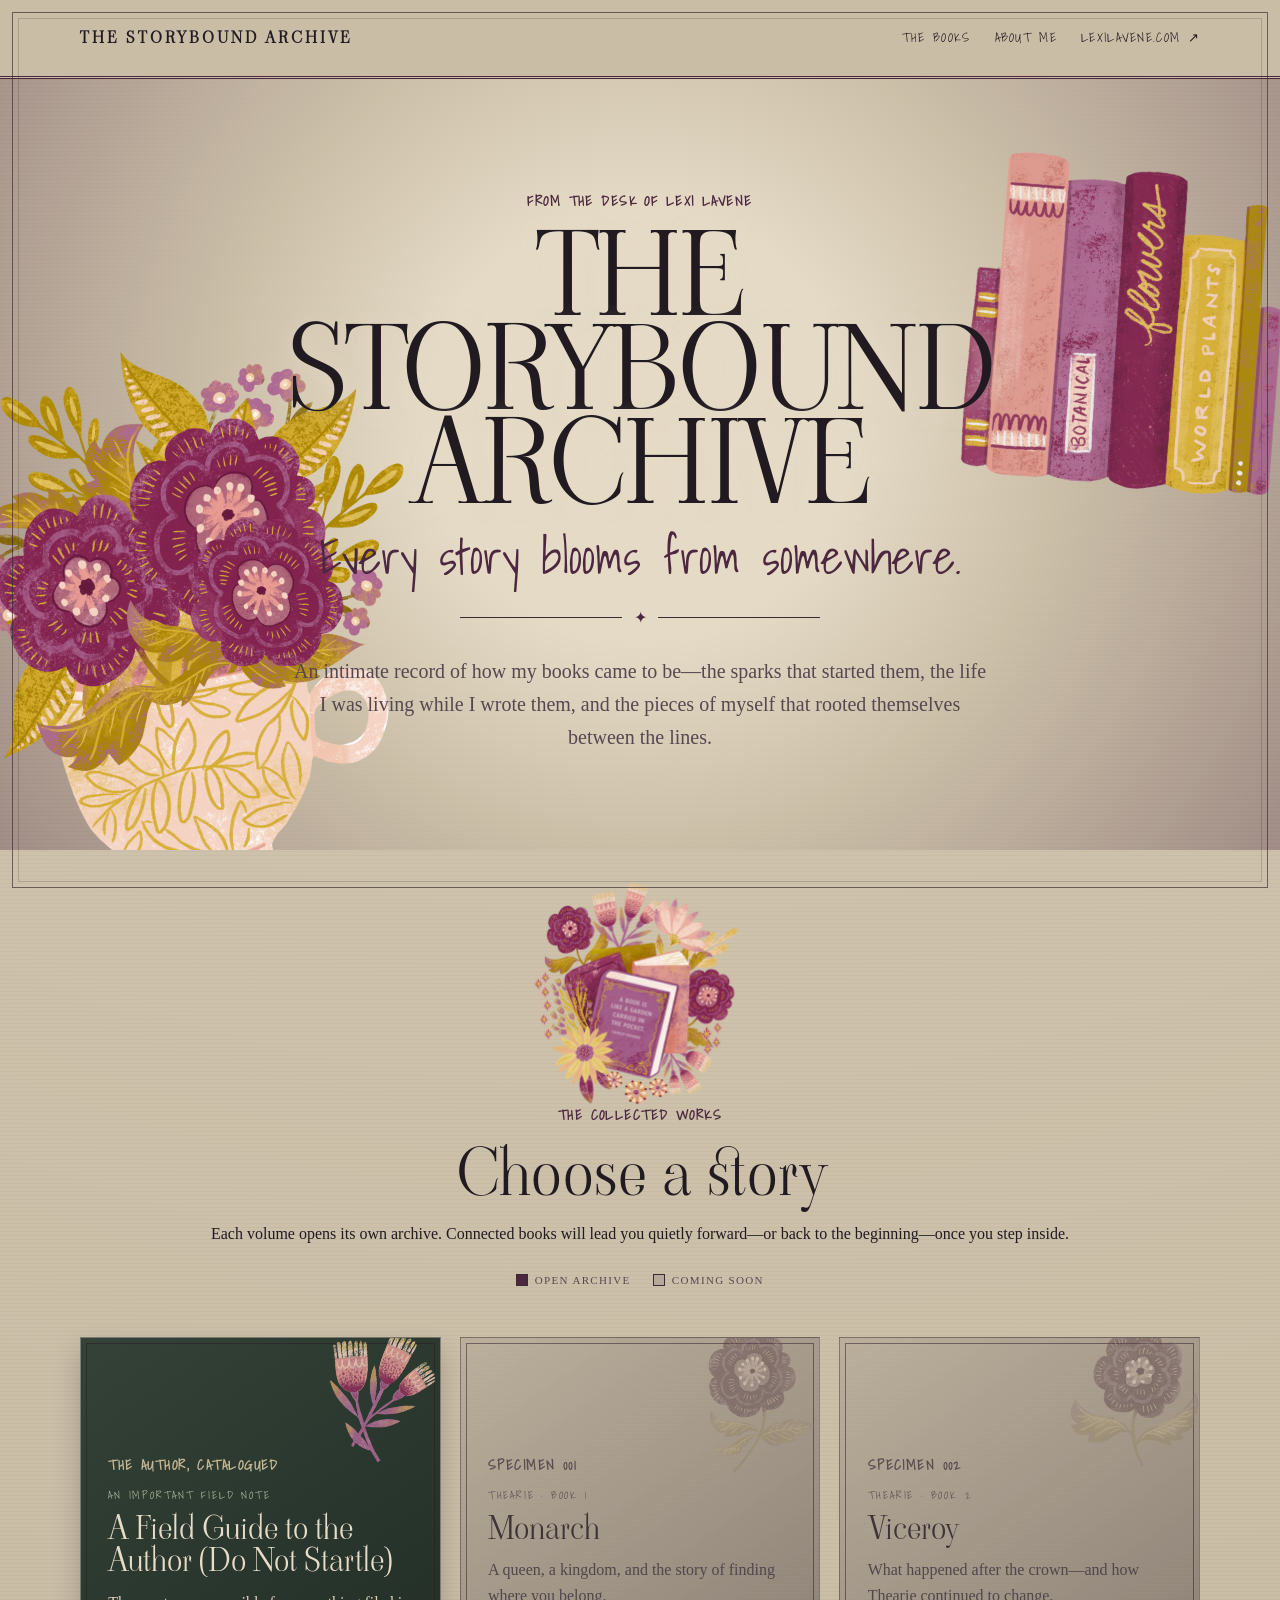
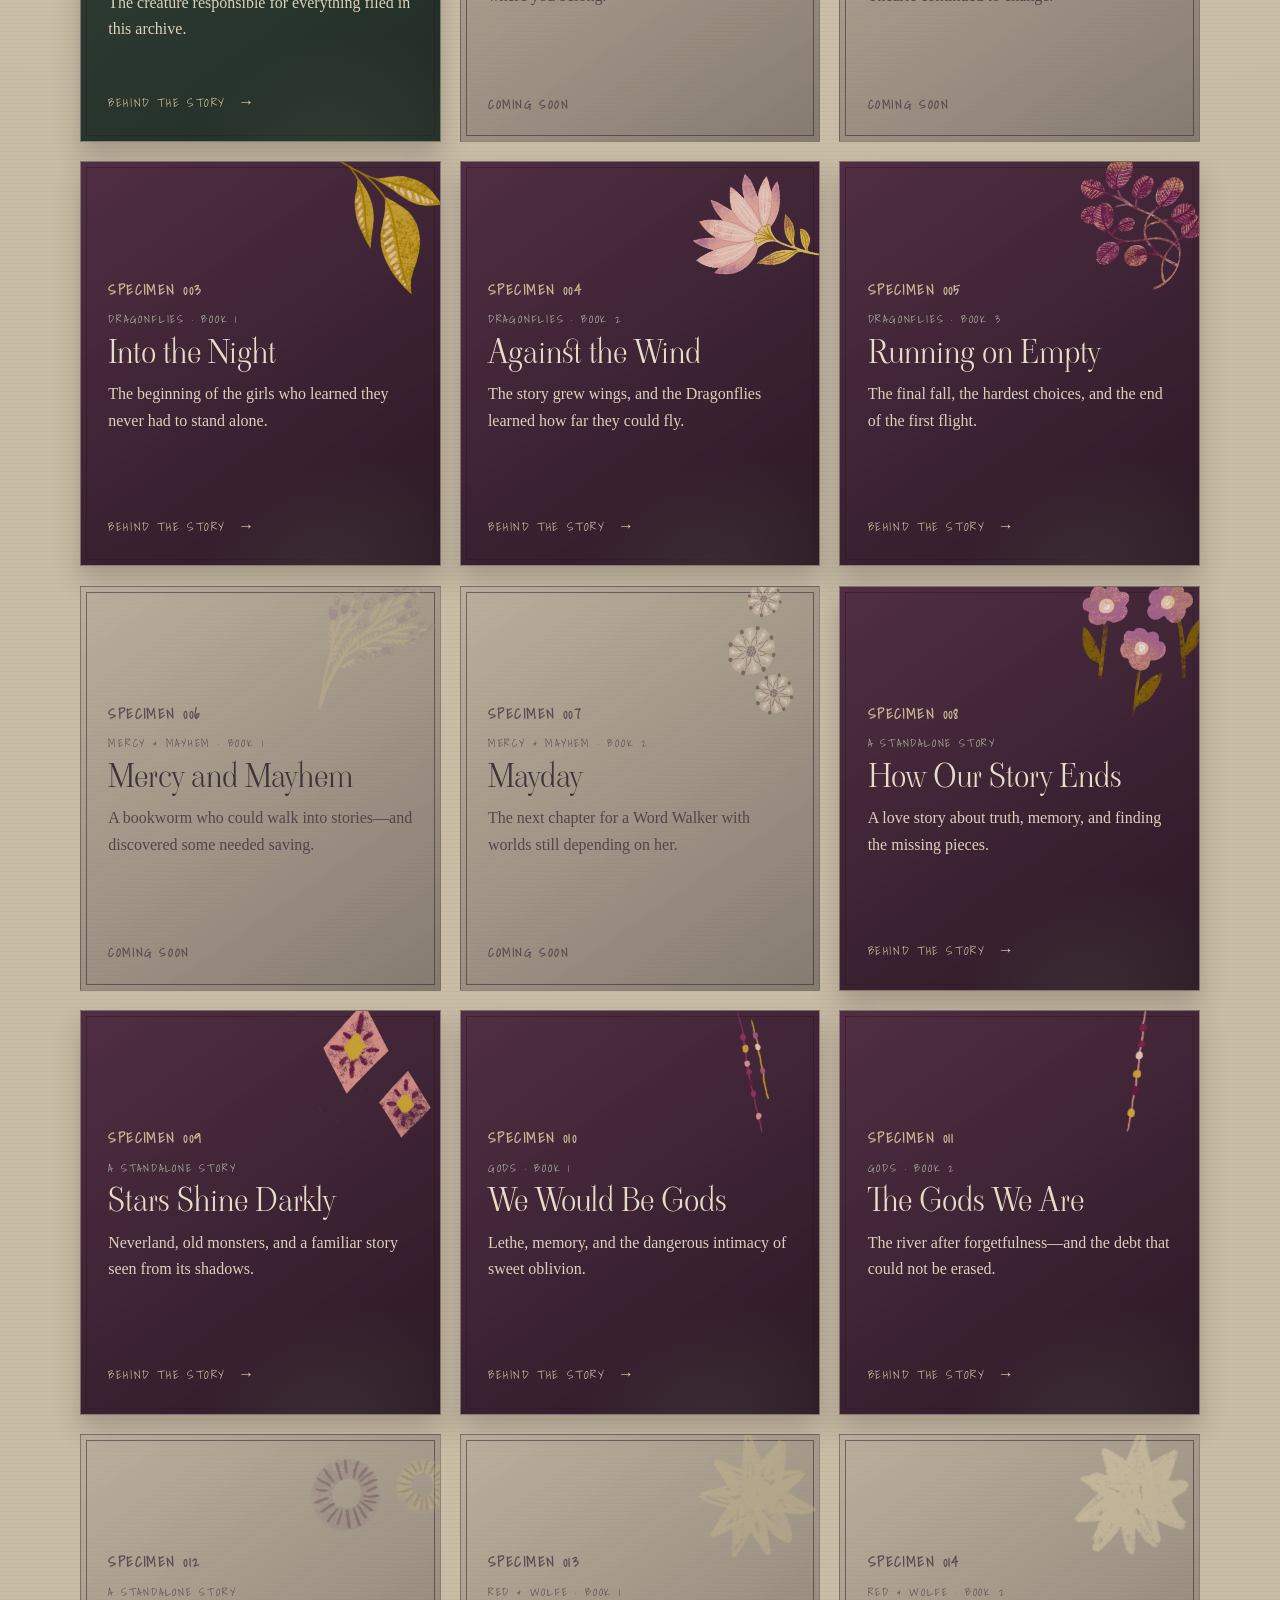
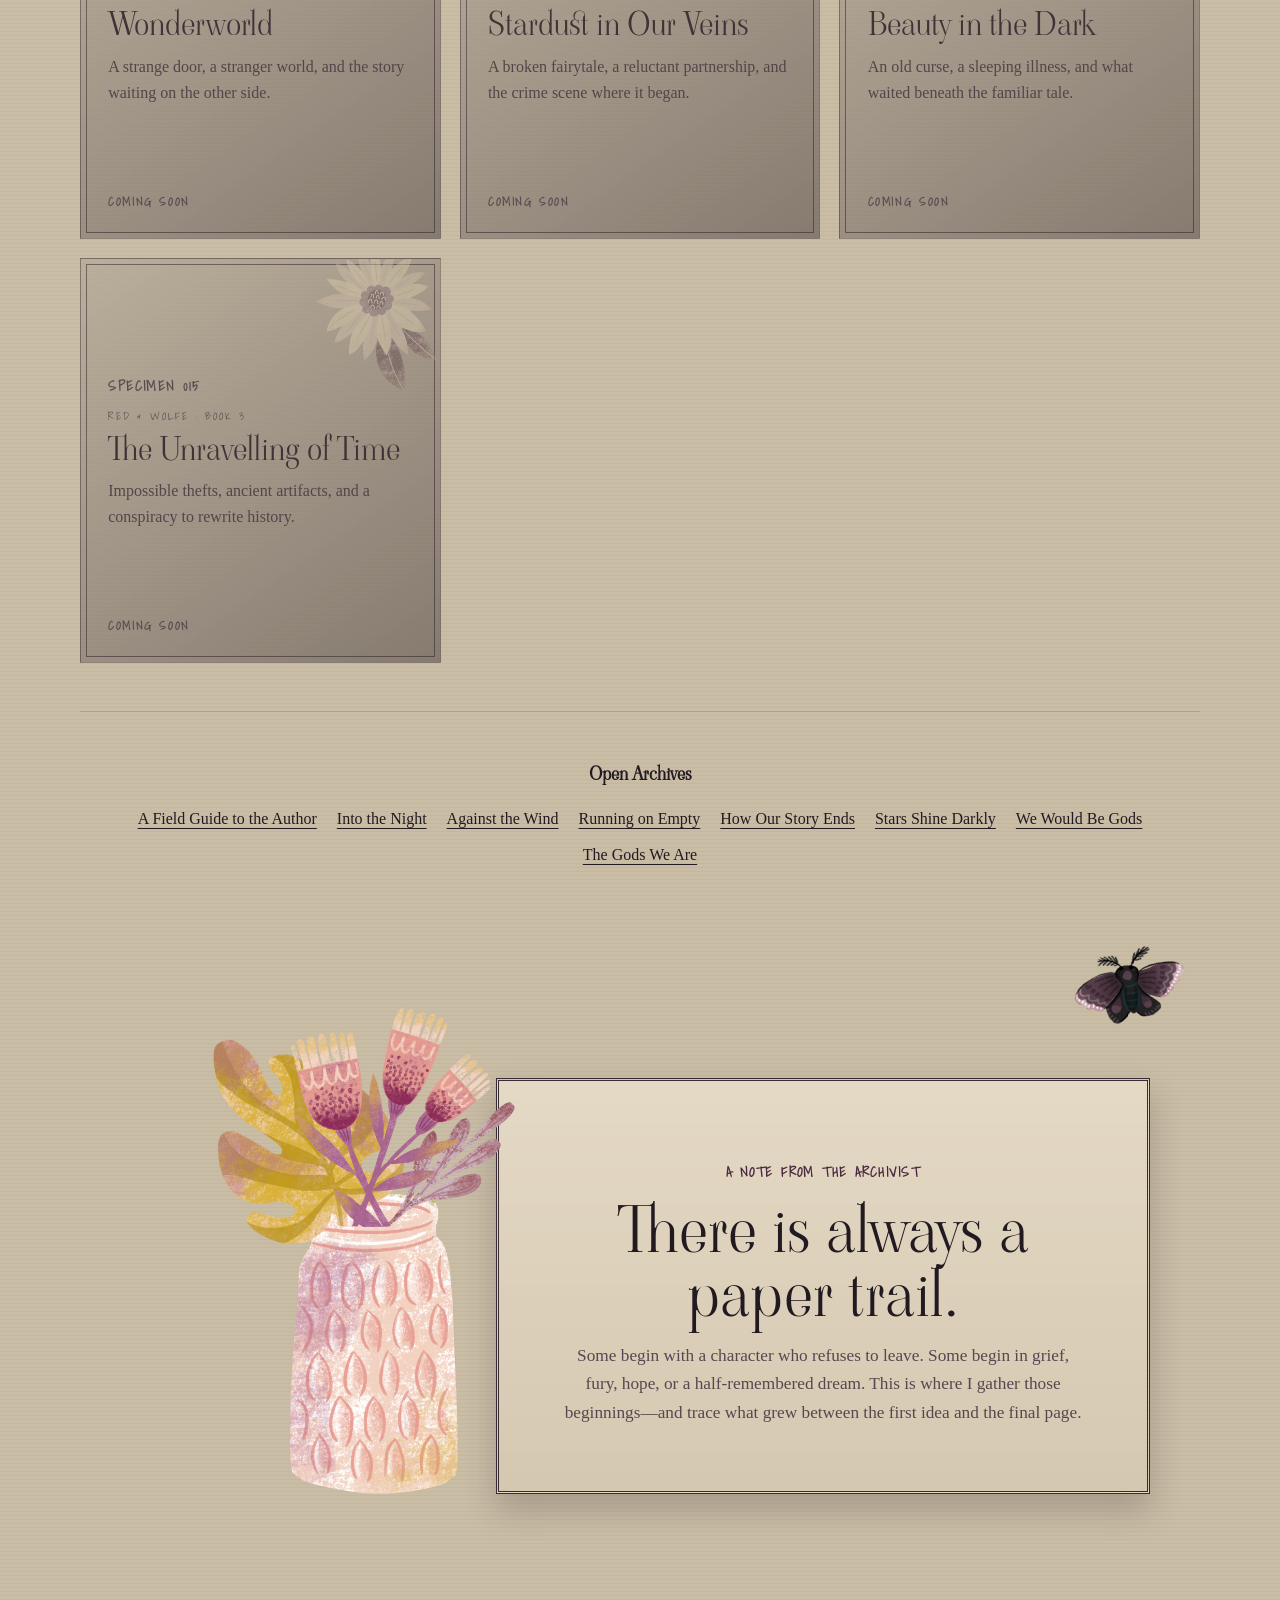
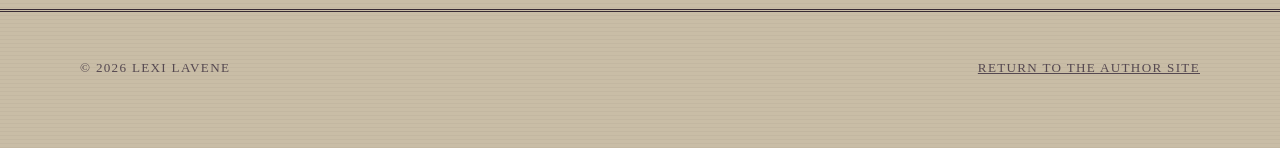
==== commit e88509fe: "Update index.html" ====
--- a/blog/index.html
+++ b/blog/index.html
@@ -4,12 +4,17 @@
   <meta charset="utf-8">
   <meta name="viewport" content="width=device-width, initial-scale=1">
 
-  <title>The Storybound Archive | Lexi Lavene</title>
-
-  <meta
-    name="description"
-    content="The stories behind the stories by Lexi Lavene."
-  >
+ <title>The Storybound Archive | Behind the Books of Lexi Lavene</title>
+
+<meta
+  name="description"
+  content="Discover the inspirations, memories, and true stories behind the fantasy books of author Lexi Lavene."
+>
+
+<link
+  rel="canonical"
+  href="https://lexilavene.com/blog/"
+>
 
   <link rel="stylesheet" href="/blog/blog.css">
 </head>
--- a/blog/blog.css
+++ b/blog/blog.css
@@ -36,3 +36,37 @@
 .archive-note{position:relative;display:grid;grid-template-columns:.56fr 1fr;align-items:end;max-width:1020px}.note-flowers{position:relative;z-index:2;width:125%;max-height:530px;object-fit:contain;object-position:bottom right;margin:0 -25% -1rem 0}.archive-note .note-inner{position:relative;z-index:1;margin:0}.note-moth{position:absolute;z-index:3;width:105px;height:105px;object-fit:contain;right:-2rem;top:-3rem;transform:rotate(18deg)}
 @media(max-width:900px){.blooming-hero{min-height:620px}.hero-bloom{width:350px;left:-110px;opacity:.66}.hero-books{width:290px;right:-90px;opacity:.58}.archive-note{grid-template-columns:1fr}.note-flowers{width:280px;margin:0 auto -3rem}.note-moth{right:1rem;top:12rem}}
 @media(max-width:600px){.blooming-hero{min-height:570px;padding:4.5rem 0}.hero-bloom{width:250px;height:320px;left:-95px;bottom:-35px;opacity:.52}.hero-books{width:190px;height:210px;right:-65px;top:1rem;opacity:.45}.blooming-hero h1{font-size:clamp(2.8rem,15vw,4.5rem)}.heading-books{height:190px;margin-bottom:-1rem}.book-card{padding-top:6rem}.card-bloom{width:120px;height:120px}.note-moth{width:80px;height:80px;right:0}}
+
+.published-archive-links {
+  margin: 3rem auto 0;
+  padding-top: 2rem;
+  border-top: 1px solid rgba(85, 63, 69, 0.2);
+  text-align: center;
+}
+
+.published-archive-links h2 {
+  margin-bottom: 1rem;
+  font-size: 1.15rem;
+}
+
+.published-archive-links ul {
+  display: flex;
+  flex-wrap: wrap;
+  justify-content: center;
+  gap: 0.6rem 1.25rem;
+  margin: 0;
+  padding: 0;
+  list-style: none;
+}
+
+.published-archive-links a {
+  color: inherit;
+  text-decoration: underline;
+  text-decoration-thickness: 1px;
+  text-underline-offset: 0.25em;
+}
+
+.published-archive-links a:hover,
+.published-archive-links a:focus-visible {
+  opacity: 0.7;
+}
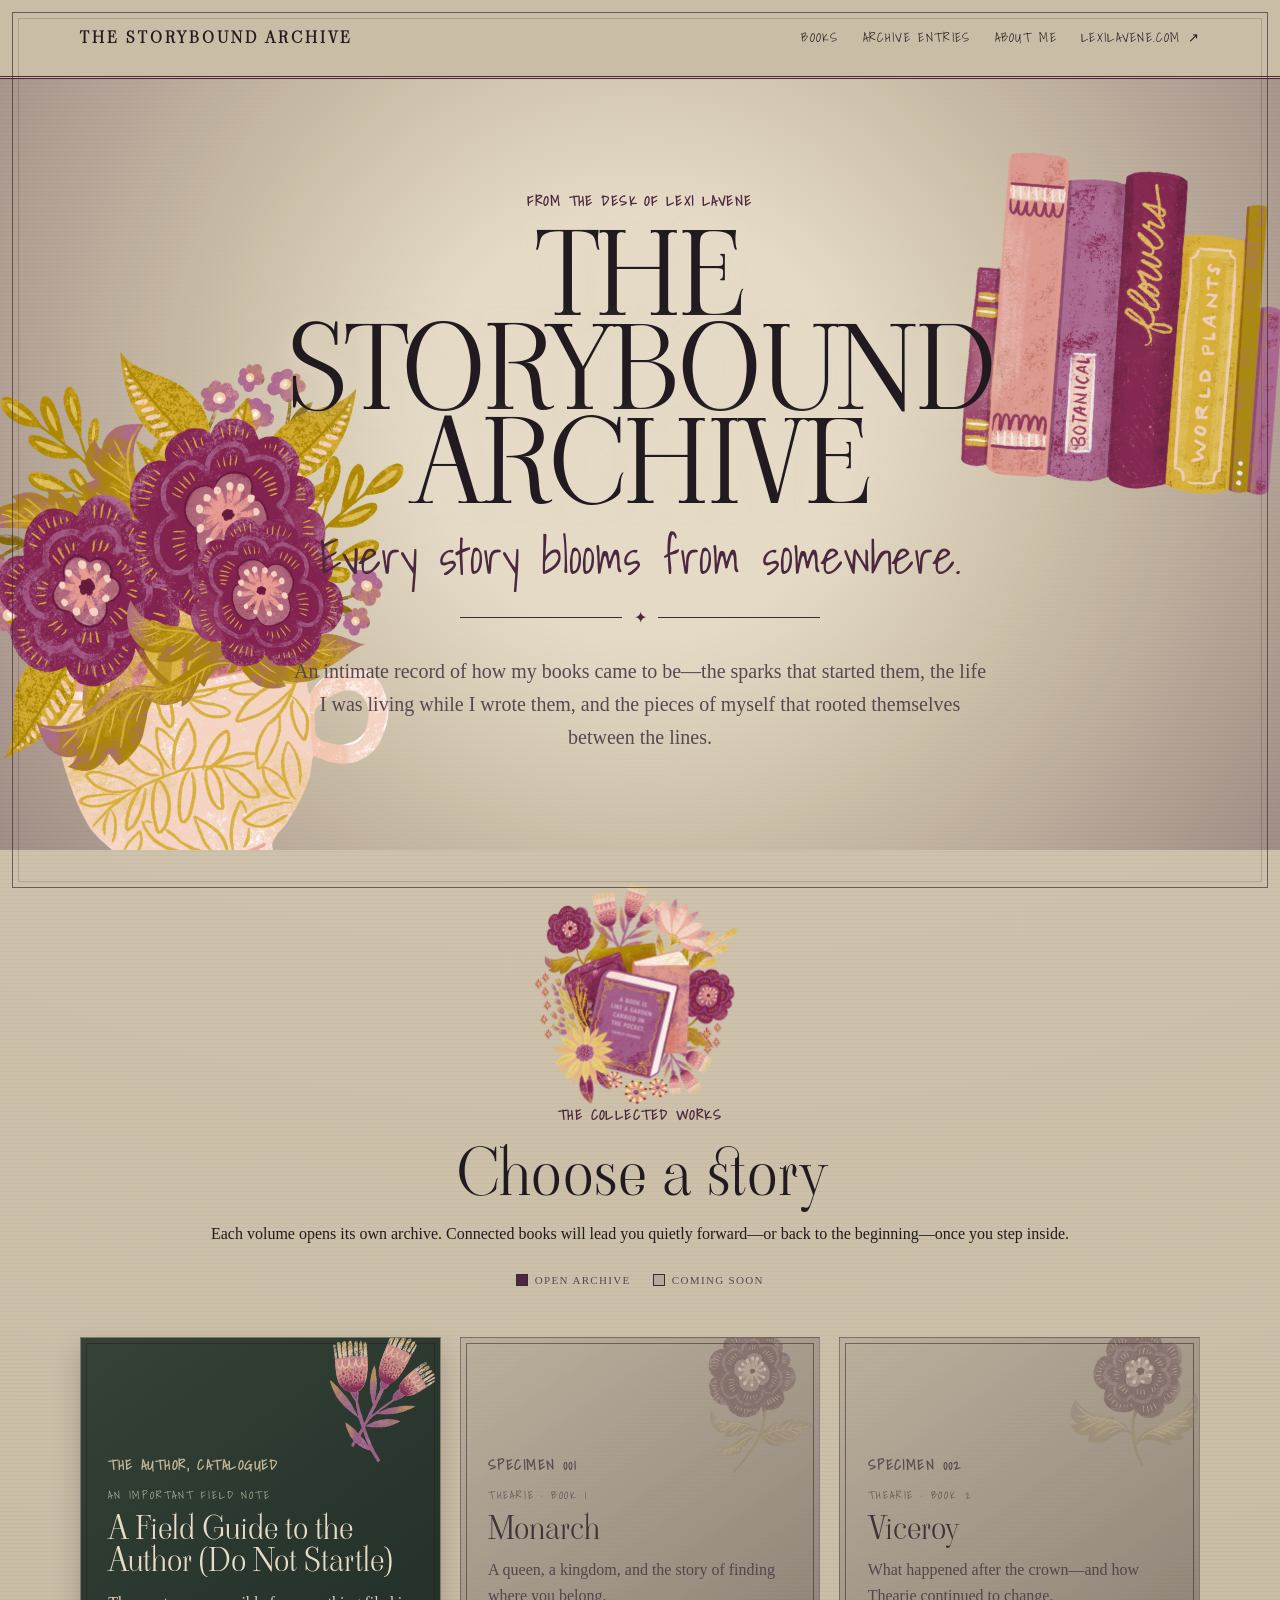
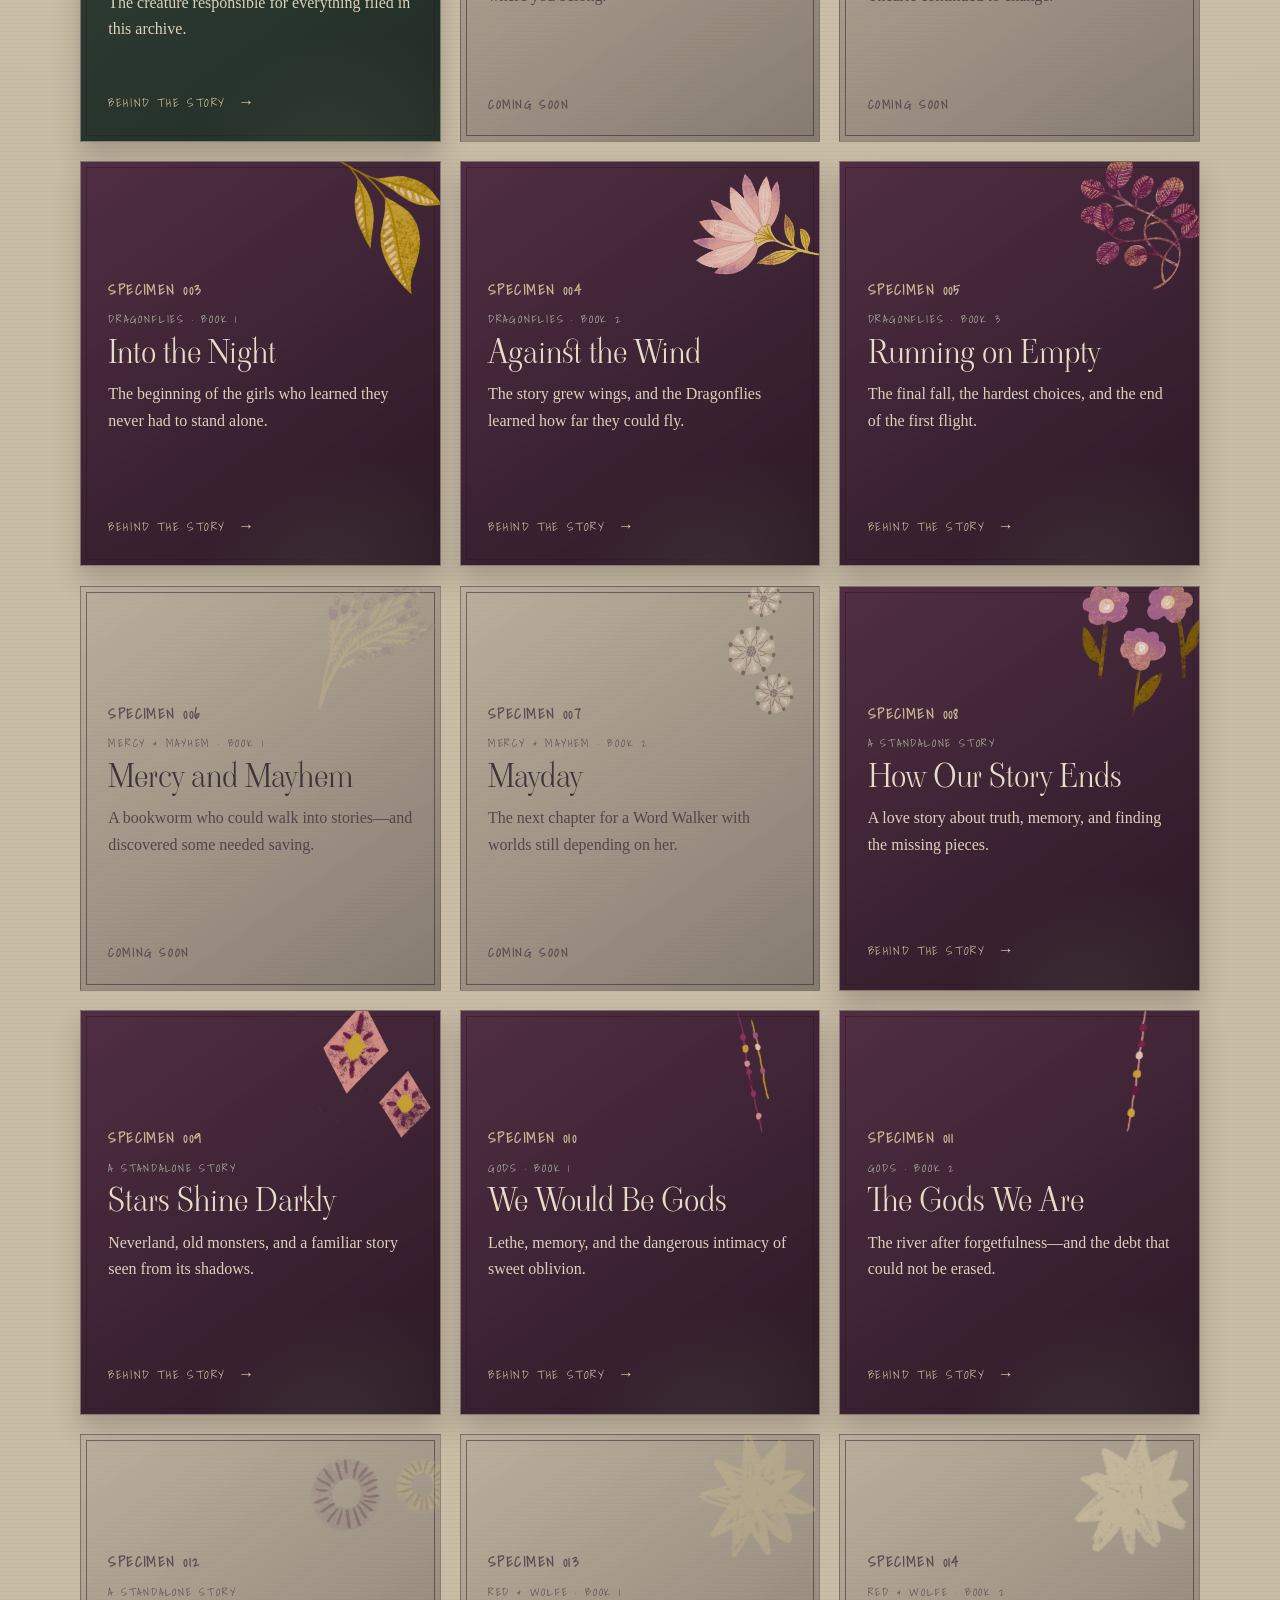
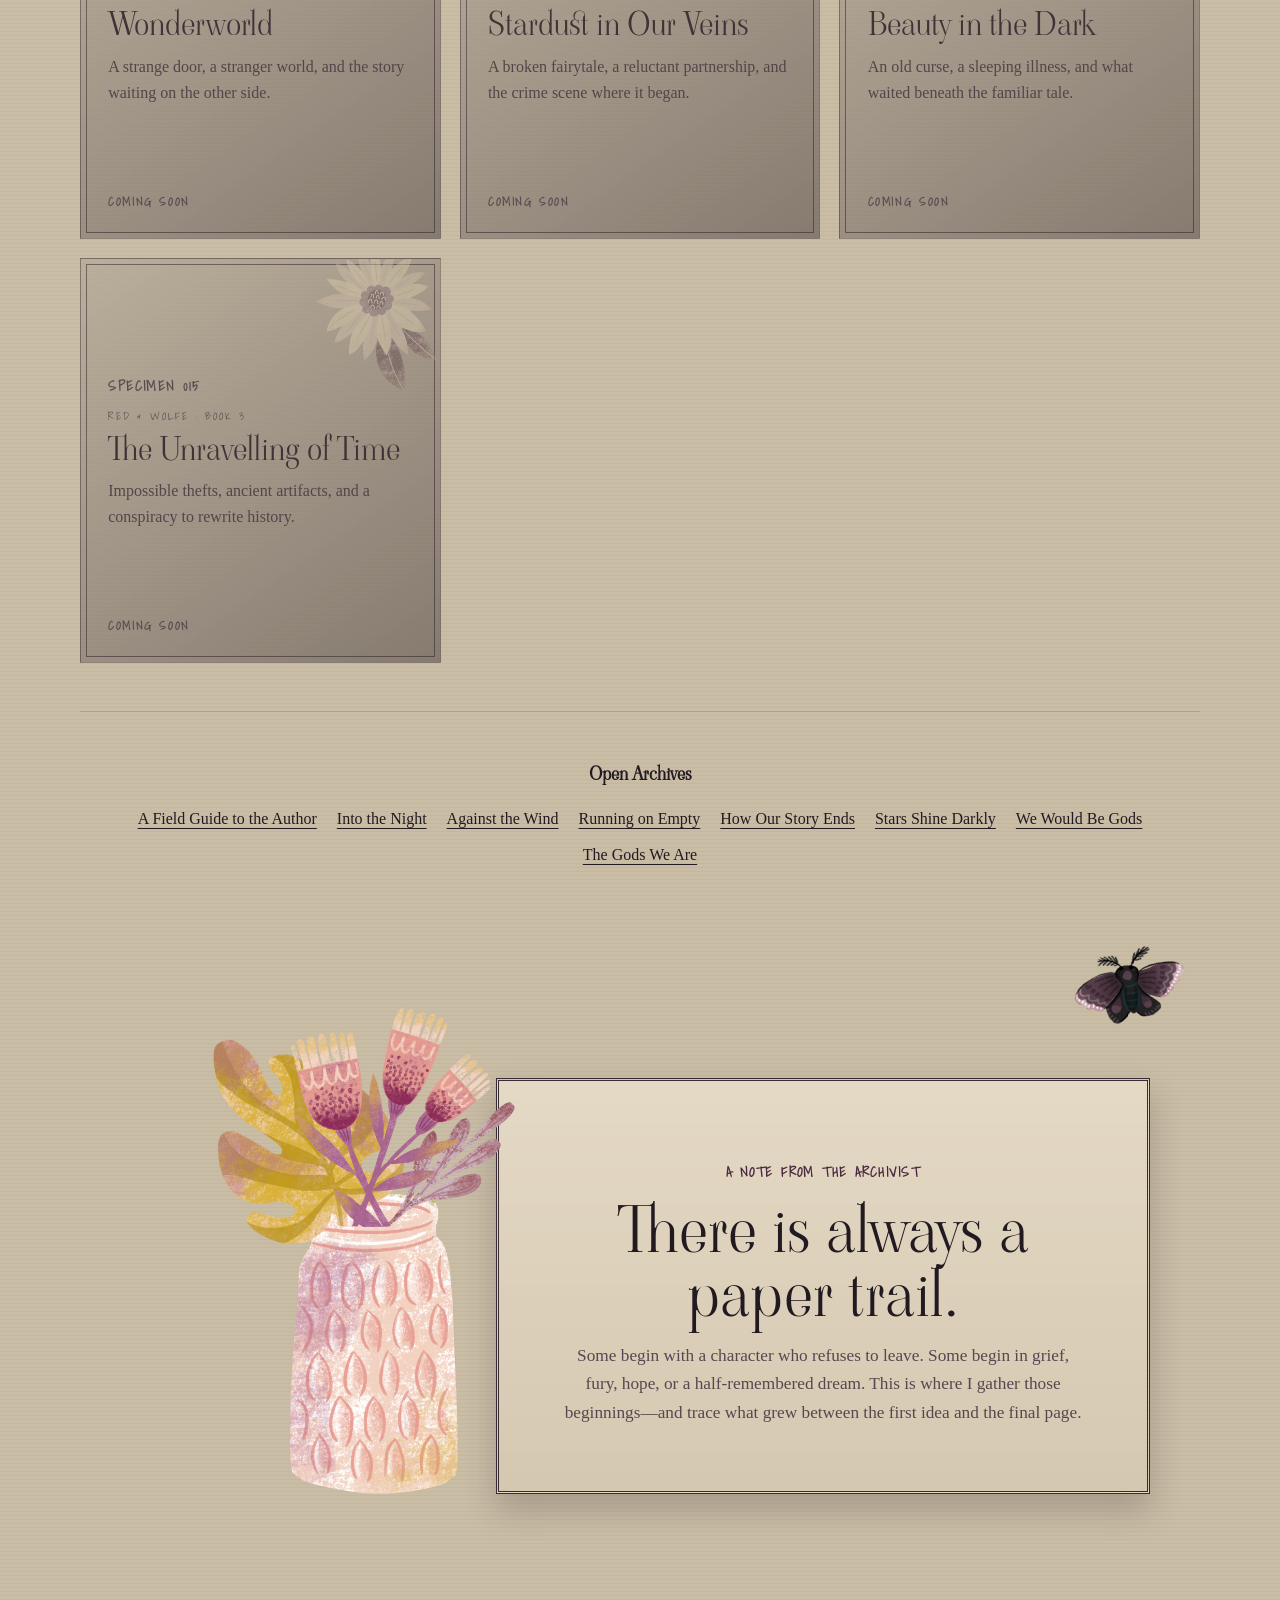
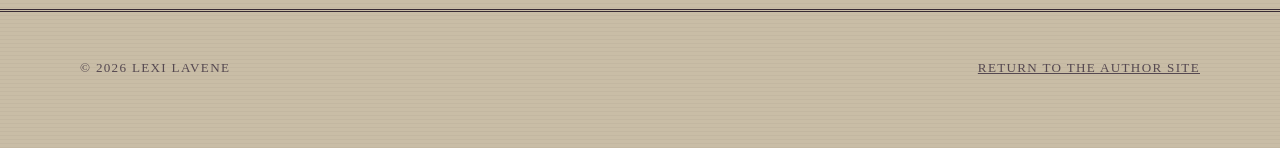
==== commit 9135ca5a: "Update index.html" ====
--- a/blog/index.html
+++ b/blog/index.html
@@ -21,21 +21,20 @@
 
 <body>
 
-  <header class="site-header">
-    <nav class="shell nav" aria-label="Main navigation">
-
-      <a class="wordmark" href="/blog/">
-        The Storybound Archive
-      </a>
-
-      <div class="nav-links">
-        <a href="#books">The Books</a>
-        <a href="/blog/blogposts/aboutme.html">About Me</a>
-        <a href="/">LexiLavene.com ↗</a>
-      </div>
-
-    </nav>
-  </header>
+<header class="site-header">
+  <nav class="shell nav" aria-label="Main navigation">
+    <a class="wordmark" href="/blog/">
+      The Storybound Archive
+    </a>
+
+    <div class="nav-links">
+      <a href="/books/">Books</a>
+      <a href="#books">Archive Entries</a>
+      <a href="/blog/blogposts/aboutme.html">About Me</a>
+      <a href="/">LexiLavene.com ↗</a>
+    </div>
+  </nav>
+</header>
 
   <main>
 
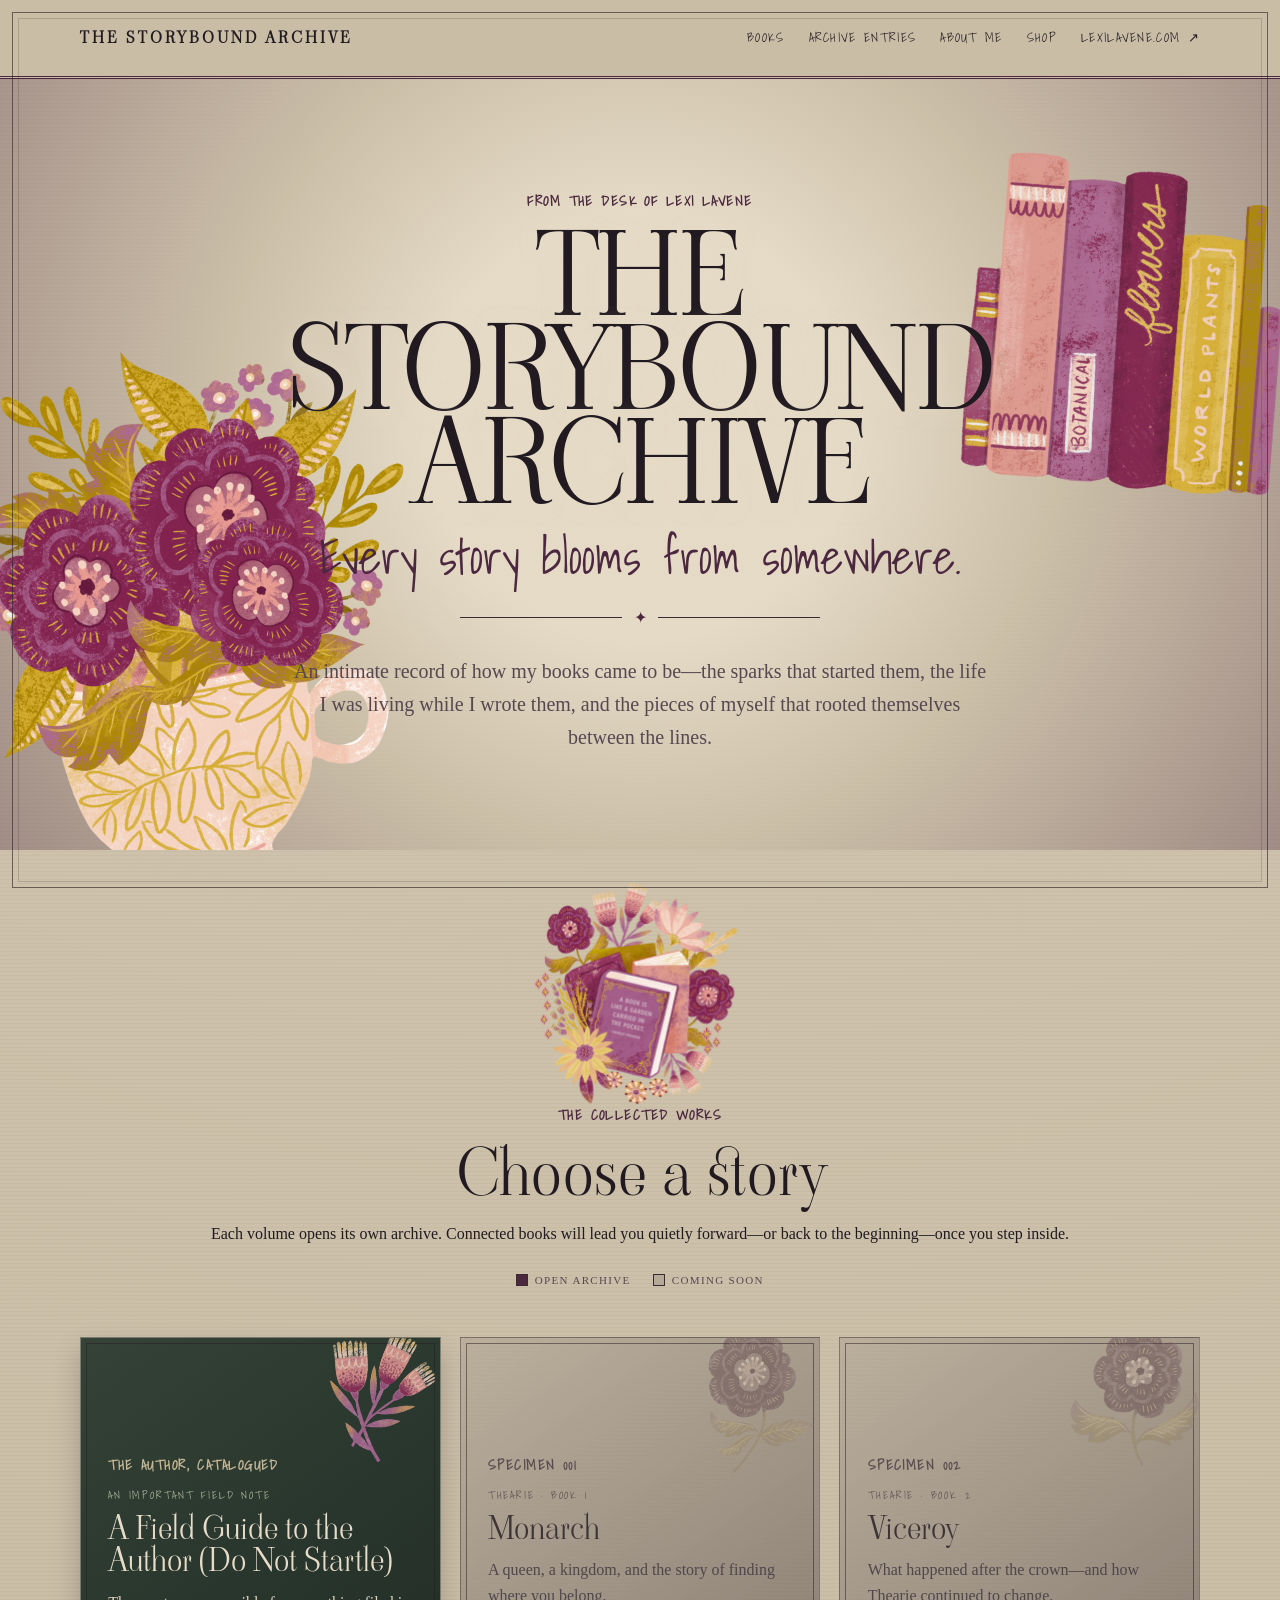
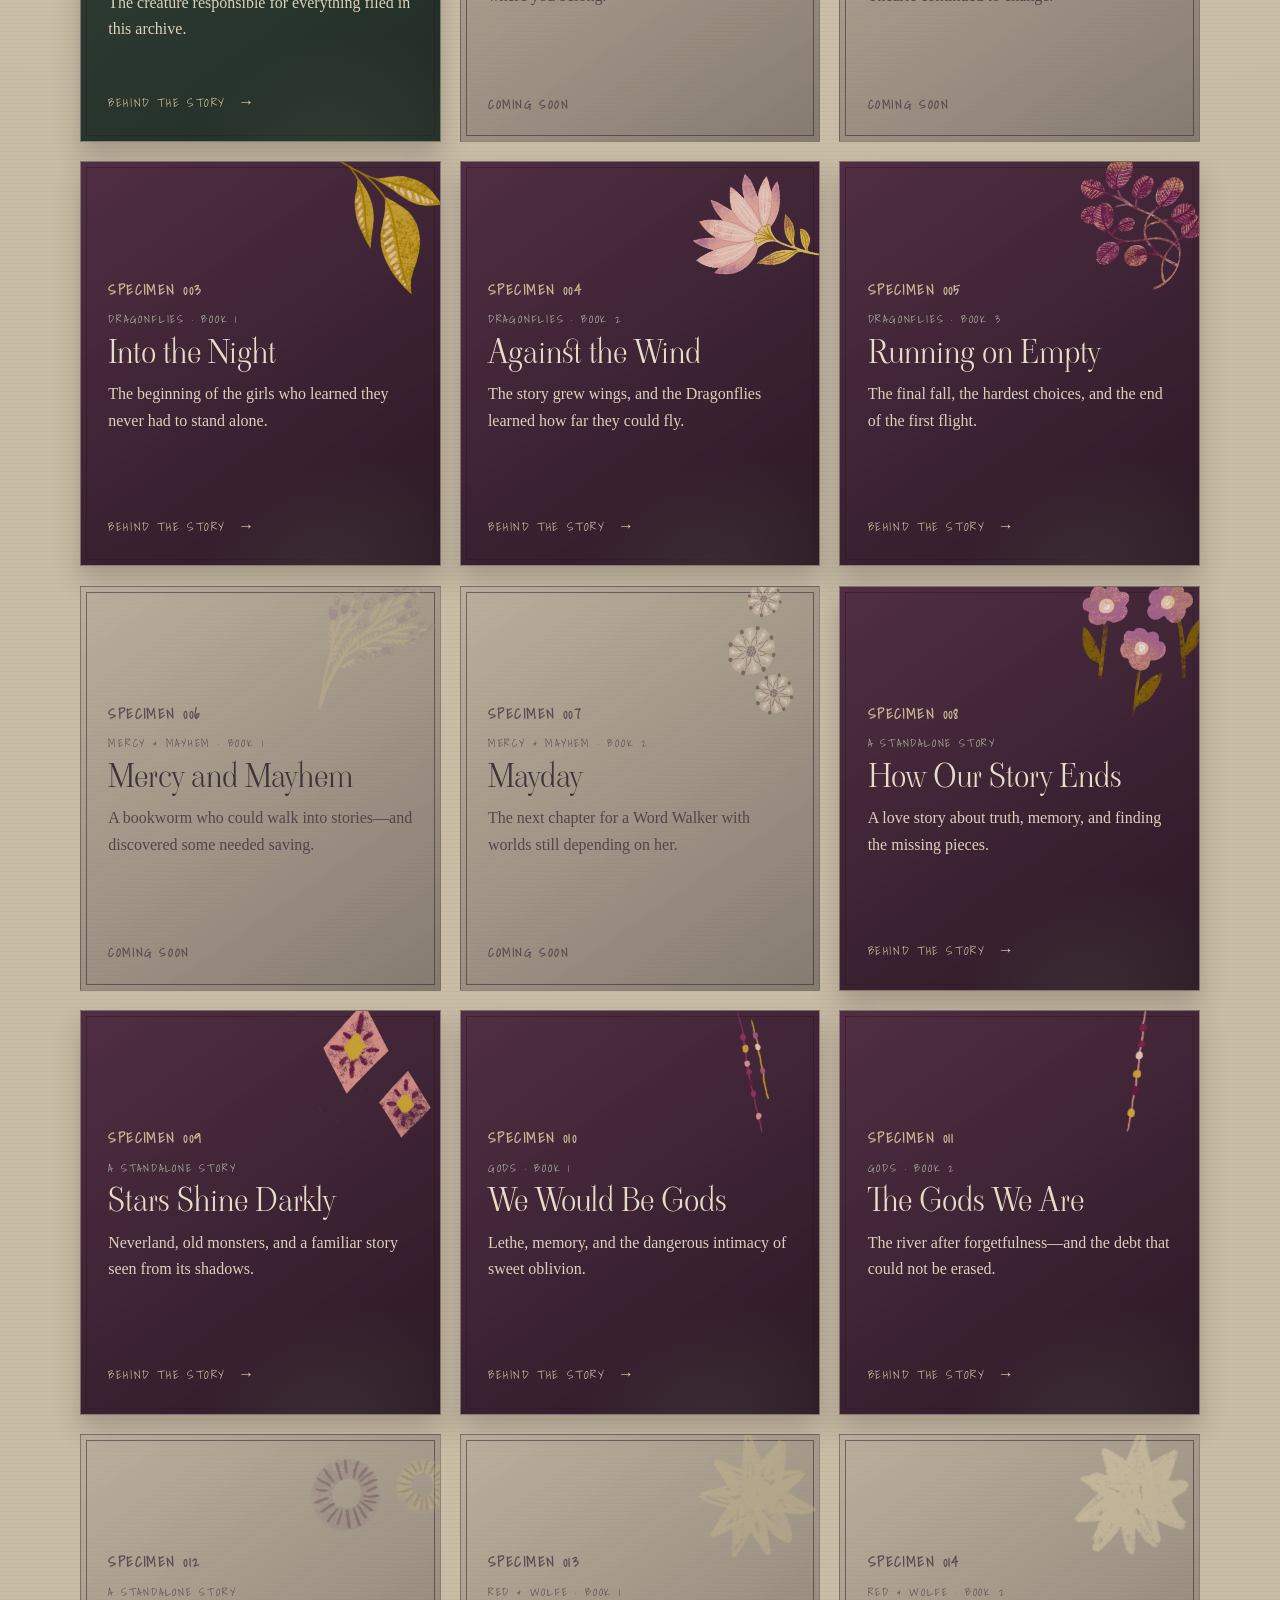
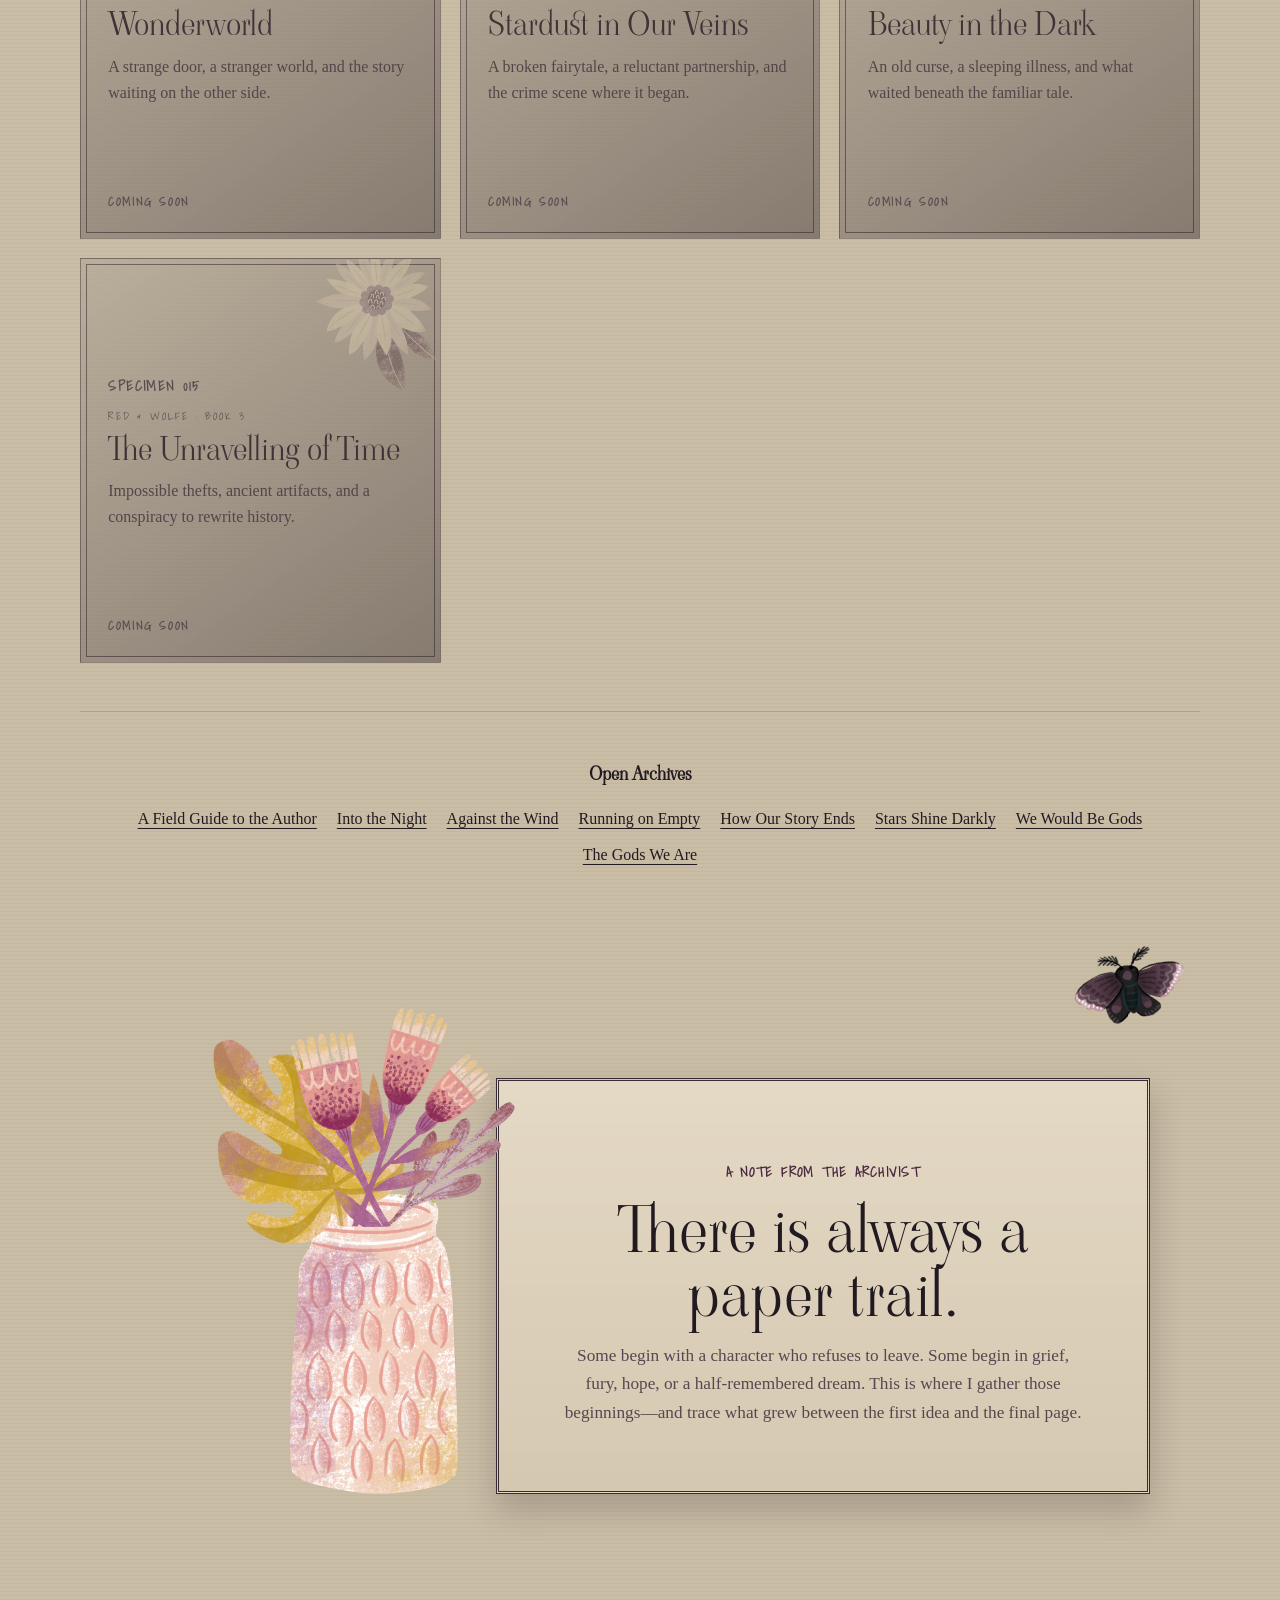
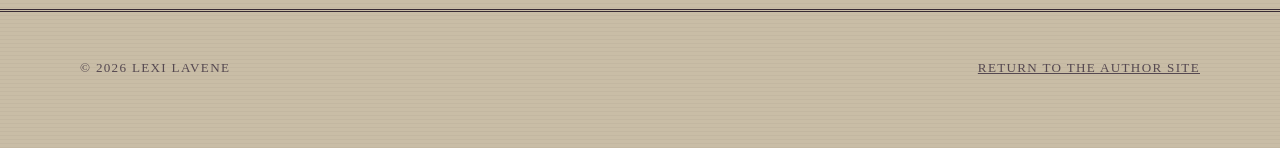
==== commit 41b2ab52: "Update index.html" ====
--- a/blog/index.html
+++ b/blog/index.html
@@ -31,6 +31,7 @@
       <a href="/books/">Books</a>
       <a href="#books">Archive Entries</a>
       <a href="/blog/blogposts/aboutme.html">About Me</a>
+      <a href="https://payhip.com/lexilavenebooks">Shop</a>
       <a href="/">LexiLavene.com ↗</a>
     </div>
   </nav>
